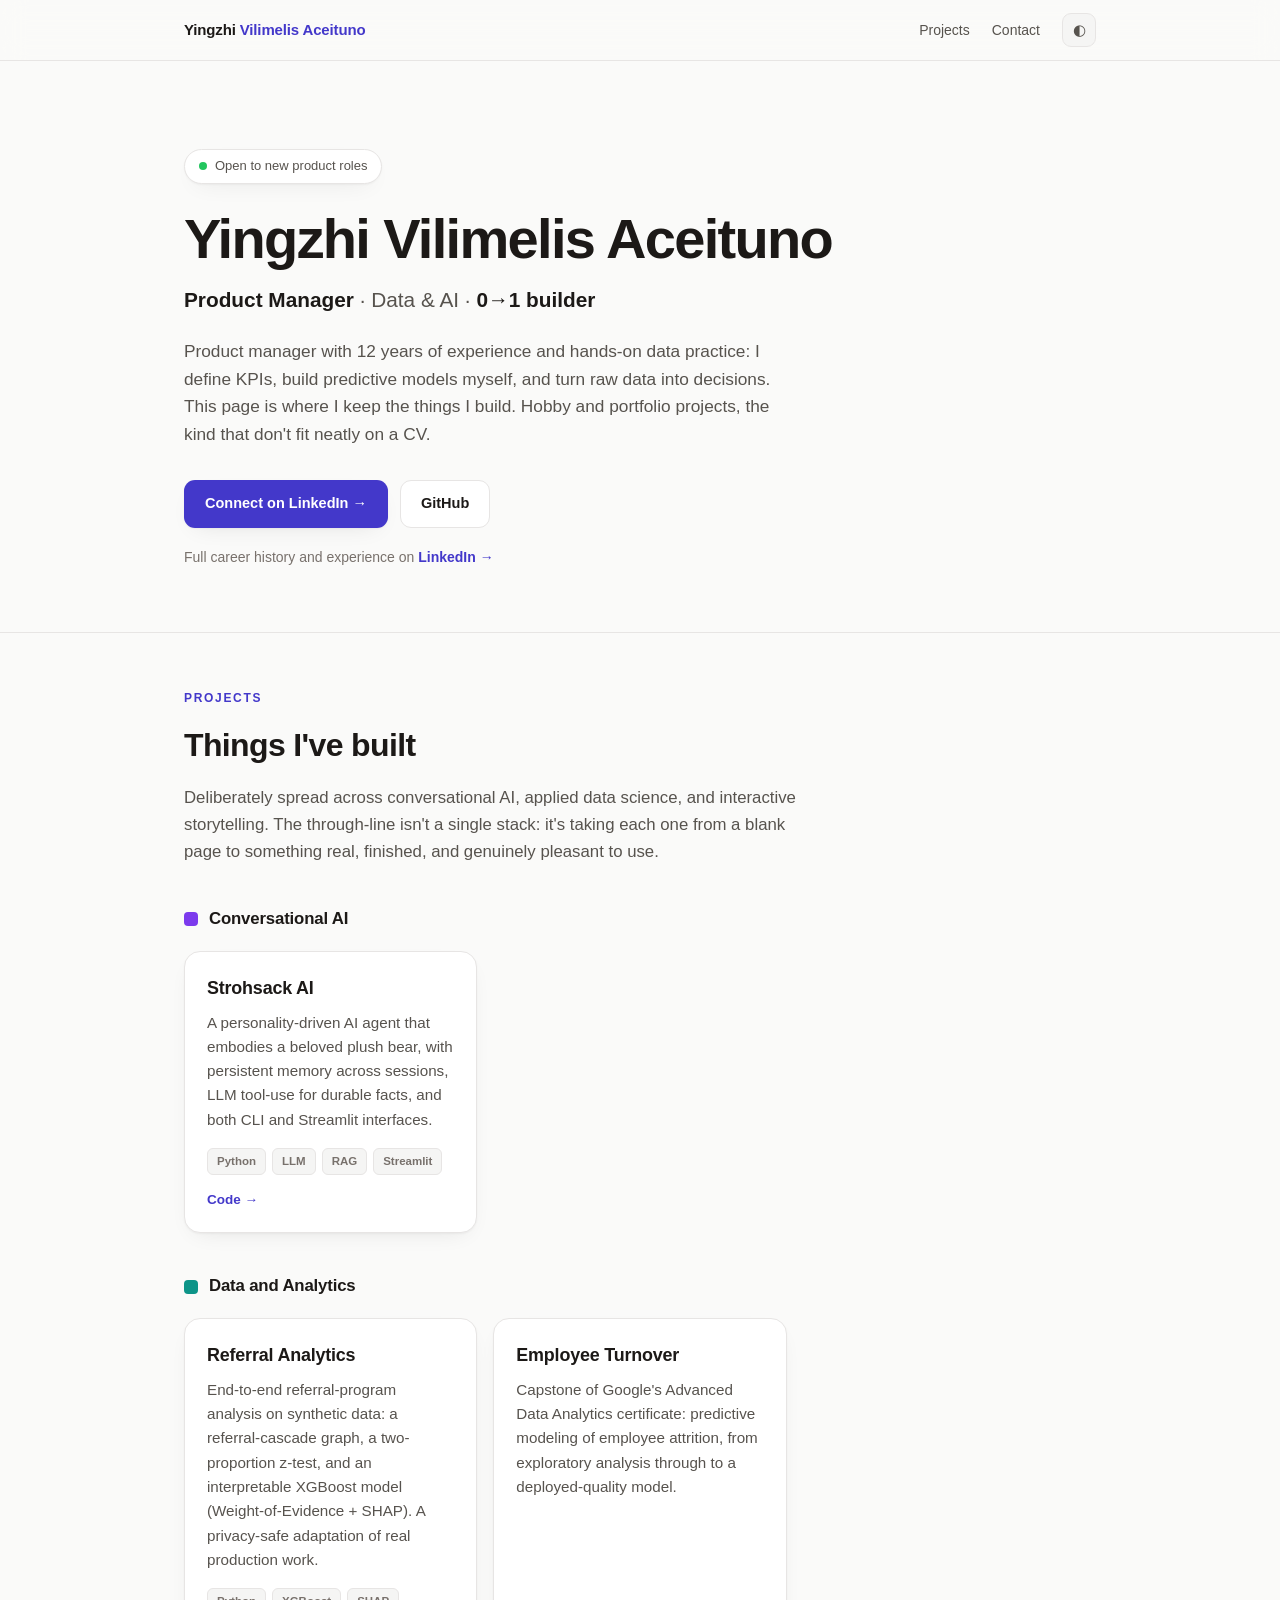
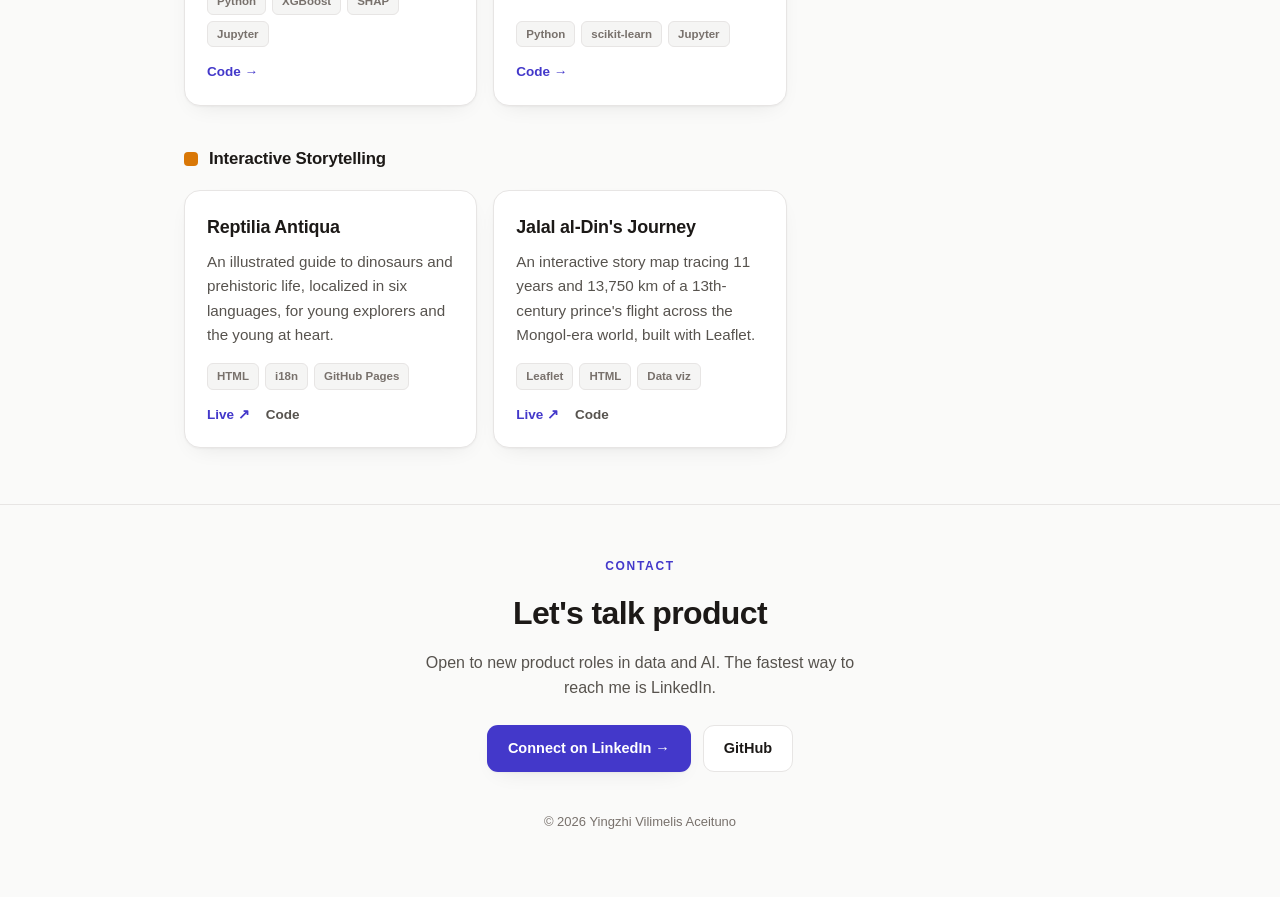
==== index.html @ 6b40fc96 "Add social preview image (og:image) for link sharing" ====
<!DOCTYPE html>
<html lang="en">
<head>
<meta charset="UTF-8">
<meta name="viewport" content="width=device-width, initial-scale=1.0">
<title>Yingzhi Vilimelis Aceituno · Product Manager</title>
<meta name="description" content="Data and AI product manager. A showcase of hands-on GitHub projects across conversational AI, applied data science, and interactive storytelling.">
<meta name="author" content="Yingzhi Vilimelis Aceituno">
<meta property="og:type" content="website">
<meta property="og:title" content="Yingzhi Vilimelis Aceituno · Product Manager">
<meta property="og:description" content="Data and AI product manager. Hands-on projects across conversational AI, applied data science, and interactive storytelling.">
<meta property="og:url" content="https://yingzhiva.github.io/">
<meta property="og:image" content="https://yingzhiva.github.io/og-image.png">
<meta property="og:image:secure_url" content="https://yingzhiva.github.io/og-image.png">
<meta property="og:image:width" content="1200">
<meta property="og:image:height" content="630">
<meta property="og:image:type" content="image/png">
<meta property="og:image:alt" content="Yingzhi Vilimelis Aceituno. Product Manager, Data and AI, 0 to 1 builder. Portfolio at yingzhiva.github.io">
<meta name="twitter:card" content="summary_large_image">
<meta name="twitter:image" content="https://yingzhiva.github.io/og-image.png">
<link rel="icon" href="data:image/svg+xml,<svg xmlns='http://www.w3.org/2000/svg' viewBox='0 0 100 100'><rect width='100' height='100' rx='22' fill='%234338ca'/><text x='50' y='73' font-size='62' font-family='Georgia,serif' fill='white' text-anchor='middle'>Y</text></svg>">
<style>
  :root{
    --bg:#fafaf9; --surface:#ffffff; --surface-2:#f5f5f4;
    --text:#1c1917; --muted:#57534e; --faint:#78716c;
    --border:#e7e5e4; --border-strong:#d6d3d1;
    --accent:#4338ca; --accent-soft:#eef2ff;
    --ai:#7c3aed; --data:#0d9488; --story:#d97706;
    --shadow:0 1px 2px rgba(28,25,23,.04),0 8px 24px -12px rgba(28,25,23,.12);
    --shadow-hover:0 2px 4px rgba(28,25,23,.05),0 16px 40px -16px rgba(28,25,23,.22);
    --maxw:960px;
  }
  @media (prefers-color-scheme: dark){
    :root{
      --bg:#0c0a09; --surface:#1c1917; --surface-2:#161311;
      --text:#f5f5f4; --muted:#a8a29e; --faint:#78716c;
      --border:#292524; --border-strong:#3a3531;
      --accent:#a5b4fc; --accent-soft:#1e1b34;
      --ai:#c4b5fd; --data:#5eead4; --story:#fcd34d;
      --shadow:0 1px 2px rgba(0,0,0,.4),0 8px 24px -12px rgba(0,0,0,.6);
      --shadow-hover:0 2px 4px rgba(0,0,0,.5),0 16px 40px -16px rgba(0,0,0,.8);
    }
  }
  :root[data-theme="dark"]{
    --bg:#0c0a09; --surface:#1c1917; --surface-2:#161311;
    --text:#f5f5f4; --muted:#a8a29e; --faint:#78716c;
    --border:#292524; --border-strong:#3a3531;
    --accent:#a5b4fc; --accent-soft:#1e1b34;
    --ai:#c4b5fd; --data:#5eead4; --story:#fcd34d;
    --shadow:0 1px 2px rgba(0,0,0,.4),0 8px 24px -12px rgba(0,0,0,.6);
    --shadow-hover:0 2px 4px rgba(0,0,0,.5),0 16px 40px -16px rgba(0,0,0,.8);
  }
  :root[data-theme="light"]{
    --bg:#fafaf9; --surface:#ffffff; --surface-2:#f5f5f4;
    --text:#1c1917; --muted:#57534e; --faint:#78716c;
    --border:#e7e5e4; --border-strong:#d6d3d1;
    --accent:#4338ca; --accent-soft:#eef2ff;
    --ai:#7c3aed; --data:#0d9488; --story:#d97706;
    --shadow:0 1px 2px rgba(28,25,23,.04),0 8px 24px -12px rgba(28,25,23,.12);
    --shadow-hover:0 2px 4px rgba(28,25,23,.05),0 16px 40px -16px rgba(28,25,23,.22);
  }
  *{box-sizing:border-box;margin:0;padding:0}
  html{scroll-behavior:smooth}
  body{
    background:var(--bg);color:var(--text);
    font-family:-apple-system,BlinkMacSystemFont,"Segoe UI",Roboto,Helvetica,Arial,sans-serif;
    line-height:1.6;-webkit-font-smoothing:antialiased;
    transition:background .3s,color .3s;
  }
  a{color:inherit;text-decoration:none}
  .wrap{max-width:var(--maxw);margin:0 auto;padding:0 24px}

  /* Nav */
  nav{
    position:sticky;top:0;z-index:50;
    background:color-mix(in srgb,var(--bg) 82%,transparent);
    backdrop-filter:saturate(180%) blur(12px);
    border-bottom:1px solid var(--border);
  }
  .nav-inner{display:flex;align-items:center;justify-content:space-between;height:60px;gap:16px}
  .brand{font-weight:700;letter-spacing:-.01em;font-size:15px;white-space:nowrap}
  .brand span{color:var(--accent)}
  .nav-links{display:flex;align-items:center;gap:22px;font-size:14px;color:var(--muted)}
  .nav-links a{transition:color .2s}
  .nav-links a:hover{color:var(--text)}
  .theme-btn{
    background:var(--surface-2);border:1px solid var(--border);
    color:var(--muted);width:34px;height:34px;border-radius:9px;
    cursor:pointer;font-size:15px;display:grid;place-items:center;transition:.2s;flex:none;
  }
  .theme-btn:hover{color:var(--text);border-color:var(--border-strong)}

  /* Hero */
  header.hero{padding:88px 0 64px}
  .status{
    display:inline-flex;align-items:center;gap:8px;
    background:var(--surface);border:1px solid var(--border);
    padding:6px 14px;border-radius:999px;font-size:13px;font-weight:500;
    color:var(--muted);box-shadow:var(--shadow);margin-bottom:26px;
  }
  .dot{width:8px;height:8px;border-radius:50%;background:#22c55e;
    box-shadow:0 0 0 0 rgba(34,197,94,.5);animation:pulse 2.4s infinite}
  @keyframes pulse{0%{box-shadow:0 0 0 0 rgba(34,197,94,.45)}70%{box-shadow:0 0 0 7px rgba(34,197,94,0)}100%{box-shadow:0 0 0 0 rgba(34,197,94,0)}}
  h1{font-size:clamp(2.2rem,5.6vw,3.5rem);line-height:1.05;letter-spacing:-.03em;font-weight:800}
  .role{margin-top:14px;font-size:clamp(1.05rem,2.4vw,1.3rem);color:var(--muted);font-weight:500}
  .role b{color:var(--text);font-weight:600}
  .lede{margin-top:22px;max-width:620px;font-size:1.08rem;color:var(--muted)}
  .cta{margin-top:32px;display:flex;flex-wrap:wrap;gap:12px;align-items:center}
  .btn{
    display:inline-flex;align-items:center;gap:9px;
    padding:11px 20px;border-radius:11px;font-size:14.5px;font-weight:600;
    border:1px solid transparent;transition:transform .15s,box-shadow .2s,background .2s;
  }
  .btn-primary{background:var(--accent);color:#fff;box-shadow:var(--shadow)}
  @media (prefers-color-scheme: dark){.btn-primary{color:#0c0a09}}
  :root[data-theme="dark"] .btn-primary{color:#0c0a09}
  :root[data-theme="light"] .btn-primary{color:#fff}
  .btn-primary:hover{transform:translateY(-2px);box-shadow:var(--shadow-hover)}
  .btn-ghost{background:var(--surface);color:var(--text);border-color:var(--border)}
  .btn-ghost:hover{border-color:var(--border-strong);transform:translateY(-2px)}
  .career{margin-top:18px;font-size:14px;color:var(--faint)}
  .career a{color:var(--accent);font-weight:600}
  .career a:hover{text-decoration:underline}

  /* Sections */
  section{padding:56px 0;border-top:1px solid var(--border)}
  .eyebrow{font-size:12px;font-weight:700;letter-spacing:.14em;text-transform:uppercase;color:var(--accent);margin-bottom:12px}
  h2{font-size:clamp(1.5rem,3.5vw,2rem);letter-spacing:-.02em;font-weight:700}
  .section-lede{margin-top:14px;max-width:640px;color:var(--muted);font-size:1.05rem}

  /* Domain groups */
  .group{margin-top:40px}
  .group:first-of-type{margin-top:34px}
  .group-head{display:flex;align-items:center;gap:11px;margin-bottom:18px}
  .group-mark{width:14px;height:14px;border-radius:4px;flex:none}
  .group-title{font-size:1.05rem;font-weight:600;letter-spacing:-.01em}
  .g-ai .group-mark{background:var(--ai)}
  .g-data .group-mark{background:var(--data)}
  .g-story .group-mark{background:var(--story)}

  .cards{display:grid;grid-template-columns:repeat(auto-fill,minmax(280px,1fr));gap:16px}
  .card{background:var(--surface);border:1px solid var(--border);border-radius:16px;
    padding:22px;box-shadow:var(--shadow);transition:transform .18s,box-shadow .22s,border-color .2s;
    display:flex;flex-direction:column}
  .card:hover{transform:translateY(-4px);box-shadow:var(--shadow-hover);border-color:var(--border-strong)}
  .card h3{font-size:1.12rem;letter-spacing:-.01em;font-weight:600;margin-bottom:8px}
  .card p{color:var(--muted);font-size:.95rem;flex:1}
  .tags{display:flex;flex-wrap:wrap;gap:6px;margin:16px 0 14px}
  .tag{font-size:11.5px;font-weight:600;color:var(--faint);background:var(--surface-2);
    border:1px solid var(--border);padding:3px 9px;border-radius:6px}
  .links{display:flex;gap:16px;font-size:13.5px;font-weight:600}
  .links a{color:var(--accent);display:inline-flex;align-items:center;gap:5px;transition:gap .2s}
  .links a:hover{gap:8px}
  .links a.sec{color:var(--muted)}
  .links a.sec:hover{color:var(--text)}

  /* Footer */
  footer{border-top:1px solid var(--border);padding:52px 0 64px;text-align:center}
  footer h2{margin-bottom:10px}
  footer p{color:var(--muted);max-width:460px;margin:0 auto 24px}
  .foot-links{display:flex;gap:12px;justify-content:center;flex-wrap:wrap}
  .copy{margin-top:40px;font-size:13px;color:var(--faint)}

  @media (max-width:600px){
    header.hero{padding:60px 0 44px}
    .brand{font-size:13.5px;white-space:normal}
    .nav-links{gap:16px}
    section{padding:44px 0}
  }
  @media (max-width:420px){
    .nav-links a{display:none}
  }
</style>
</head>
<body>

<nav>
  <div class="wrap nav-inner">
    <div class="brand">Yingzhi <span>Vilimelis Aceituno</span></div>
    <div class="nav-links">
      <a href="#work">Projects</a>
      <a href="#contact">Contact</a>
      <button class="theme-btn" id="themeToggle" aria-label="Toggle color theme" title="Toggle theme">◐</button>
    </div>
  </div>
</nav>

<header class="hero">
  <div class="wrap">
    <div class="status"><span class="dot"></span> Open to new product roles</div>
    <h1>Yingzhi Vilimelis&nbsp;Aceituno</h1>
    <p class="role"><b>Product Manager</b> · Data &amp; AI · <b>0→1 builder</b></p>
    <p class="lede">Product manager with 12 years of experience and hands-on data practice: I define KPIs, build predictive models myself, and turn raw data into decisions. This page is where I keep the things I build. Hobby and portfolio projects, the kind that don't fit neatly on a CV.</p>
    <div class="cta">
      <a class="btn btn-primary" href="https://www.linkedin.com/in/yingzhi-v-150ab040/" target="_blank" rel="noopener">Connect on LinkedIn →</a>
      <a class="btn btn-ghost" href="https://github.com/YingzhiVA" target="_blank" rel="noopener">GitHub</a>
    </div>
    <p class="career">Full career history and experience on <a href="https://www.linkedin.com/in/yingzhi-v-150ab040/" target="_blank" rel="noopener">LinkedIn →</a></p>
  </div>
</header>

<section id="work">
  <div class="wrap">
    <div class="eyebrow">Projects</div>
    <h2>Things I've built</h2>
    <p class="section-lede">Deliberately spread across conversational AI, applied data science, and interactive storytelling. The through-line isn't a single stack: it's taking each one from a blank page to something real, finished, and genuinely pleasant to use.</p>

    <div class="group g-ai">
      <div class="group-head">
        <span class="group-mark"></span>
        <div class="group-title">Conversational AI</div>
      </div>
      <div class="cards">
        <div class="card">
          <h3>Strohsack AI</h3>
          <p>A personality-driven AI agent that embodies a beloved plush bear, with persistent memory across sessions, LLM tool-use for durable facts, and both CLI and Streamlit interfaces.</p>
          <div class="tags"><span class="tag">Python</span><span class="tag">LLM</span><span class="tag">RAG</span><span class="tag">Streamlit</span></div>
          <div class="links"><a href="https://github.com/YingzhiVA/strohsack-ai-public" target="_blank" rel="noopener">Code →</a></div>
        </div>
      </div>
    </div>

    <div class="group g-data">
      <div class="group-head">
        <span class="group-mark"></span>
        <div class="group-title">Data and Analytics</div>
      </div>
      <div class="cards">
        <div class="card">
          <h3>Referral Analytics</h3>
          <p>End-to-end referral-program analysis on synthetic data: a referral-cascade graph, a two-proportion z-test, and an interpretable XGBoost model (Weight-of-Evidence + SHAP). A privacy-safe adaptation of real production work.</p>
          <div class="tags"><span class="tag">Python</span><span class="tag">XGBoost</span><span class="tag">SHAP</span><span class="tag">Jupyter</span></div>
          <div class="links"><a href="https://github.com/YingzhiVA/Referral_Analytics" target="_blank" rel="noopener">Code →</a></div>
        </div>
        <div class="card">
          <h3>Employee Turnover</h3>
          <p>Capstone of Google's Advanced Data Analytics certificate: predictive modeling of employee attrition, from exploratory analysis through to a deployed-quality model.</p>
          <div class="tags"><span class="tag">Python</span><span class="tag">scikit-learn</span><span class="tag">Jupyter</span></div>
          <div class="links"><a href="https://github.com/YingzhiVA/employee-turnover" target="_blank" rel="noopener">Code →</a></div>
        </div>
      </div>
    </div>

    <div class="group g-story">
      <div class="group-head">
        <span class="group-mark"></span>
        <div class="group-title">Interactive Storytelling</div>
      </div>
      <div class="cards">
        <div class="card">
          <h3>Reptilia Antiqua</h3>
          <p>An illustrated guide to dinosaurs and prehistoric life, localized in six languages, for young explorers and the young at heart.</p>
          <div class="tags"><span class="tag">HTML</span><span class="tag">i18n</span><span class="tag">GitHub Pages</span></div>
          <div class="links">
            <a href="https://yingzhiva.github.io/Reptilia-Antiqua/" target="_blank" rel="noopener">Live ↗</a>
            <a class="sec" href="https://github.com/YingzhiVA/Reptilia-Antiqua" target="_blank" rel="noopener">Code</a>
          </div>
        </div>
        <div class="card">
          <h3>Jalal al-Din's Journey</h3>
          <p>An interactive story map tracing 11 years and 13,750 km of a 13th-century prince's flight across the Mongol-era world, built with Leaflet.</p>
          <div class="tags"><span class="tag">Leaflet</span><span class="tag">HTML</span><span class="tag">Data viz</span></div>
          <div class="links">
            <a href="https://yingzhiva.github.io/jalal-al-din-journey/" target="_blank" rel="noopener">Live ↗</a>
            <a class="sec" href="https://github.com/YingzhiVA/jalal-al-din-journey" target="_blank" rel="noopener">Code</a>
          </div>
        </div>
      </div>
    </div>
  </div>
</section>

<footer id="contact">
  <div class="wrap">
    <div class="eyebrow" style="color:var(--accent)">Contact</div>
    <h2>Let's talk product</h2>
    <p>Open to new product roles in data and AI. The fastest way to reach me is LinkedIn.</p>
    <div class="foot-links">
      <a class="btn btn-primary" href="https://www.linkedin.com/in/yingzhi-v-150ab040/" target="_blank" rel="noopener">Connect on LinkedIn →</a>
      <a class="btn btn-ghost" href="https://github.com/YingzhiVA" target="_blank" rel="noopener">GitHub</a>
    </div>
    <div class="copy">© <span id="yr"></span> Yingzhi Vilimelis Aceituno</div>
  </div>
</footer>

<script>
  (function(){
    var root=document.documentElement, btn=document.getElementById('themeToggle');
    var saved=null; try{saved=localStorage.getItem('theme');}catch(e){}
    if(saved){root.setAttribute('data-theme',saved);}
    btn.addEventListener('click',function(){
      var cur=root.getAttribute('data-theme');
      if(!cur){cur=matchMedia('(prefers-color-scheme: dark)').matches?'dark':'light';}
      var next=cur==='dark'?'light':'dark';
      root.setAttribute('data-theme',next);
      try{localStorage.setItem('theme',next);}catch(e){}
    });
    document.getElementById('yr').textContent=new Date().getFullYear();
  })();
</script>
</body>
</html>
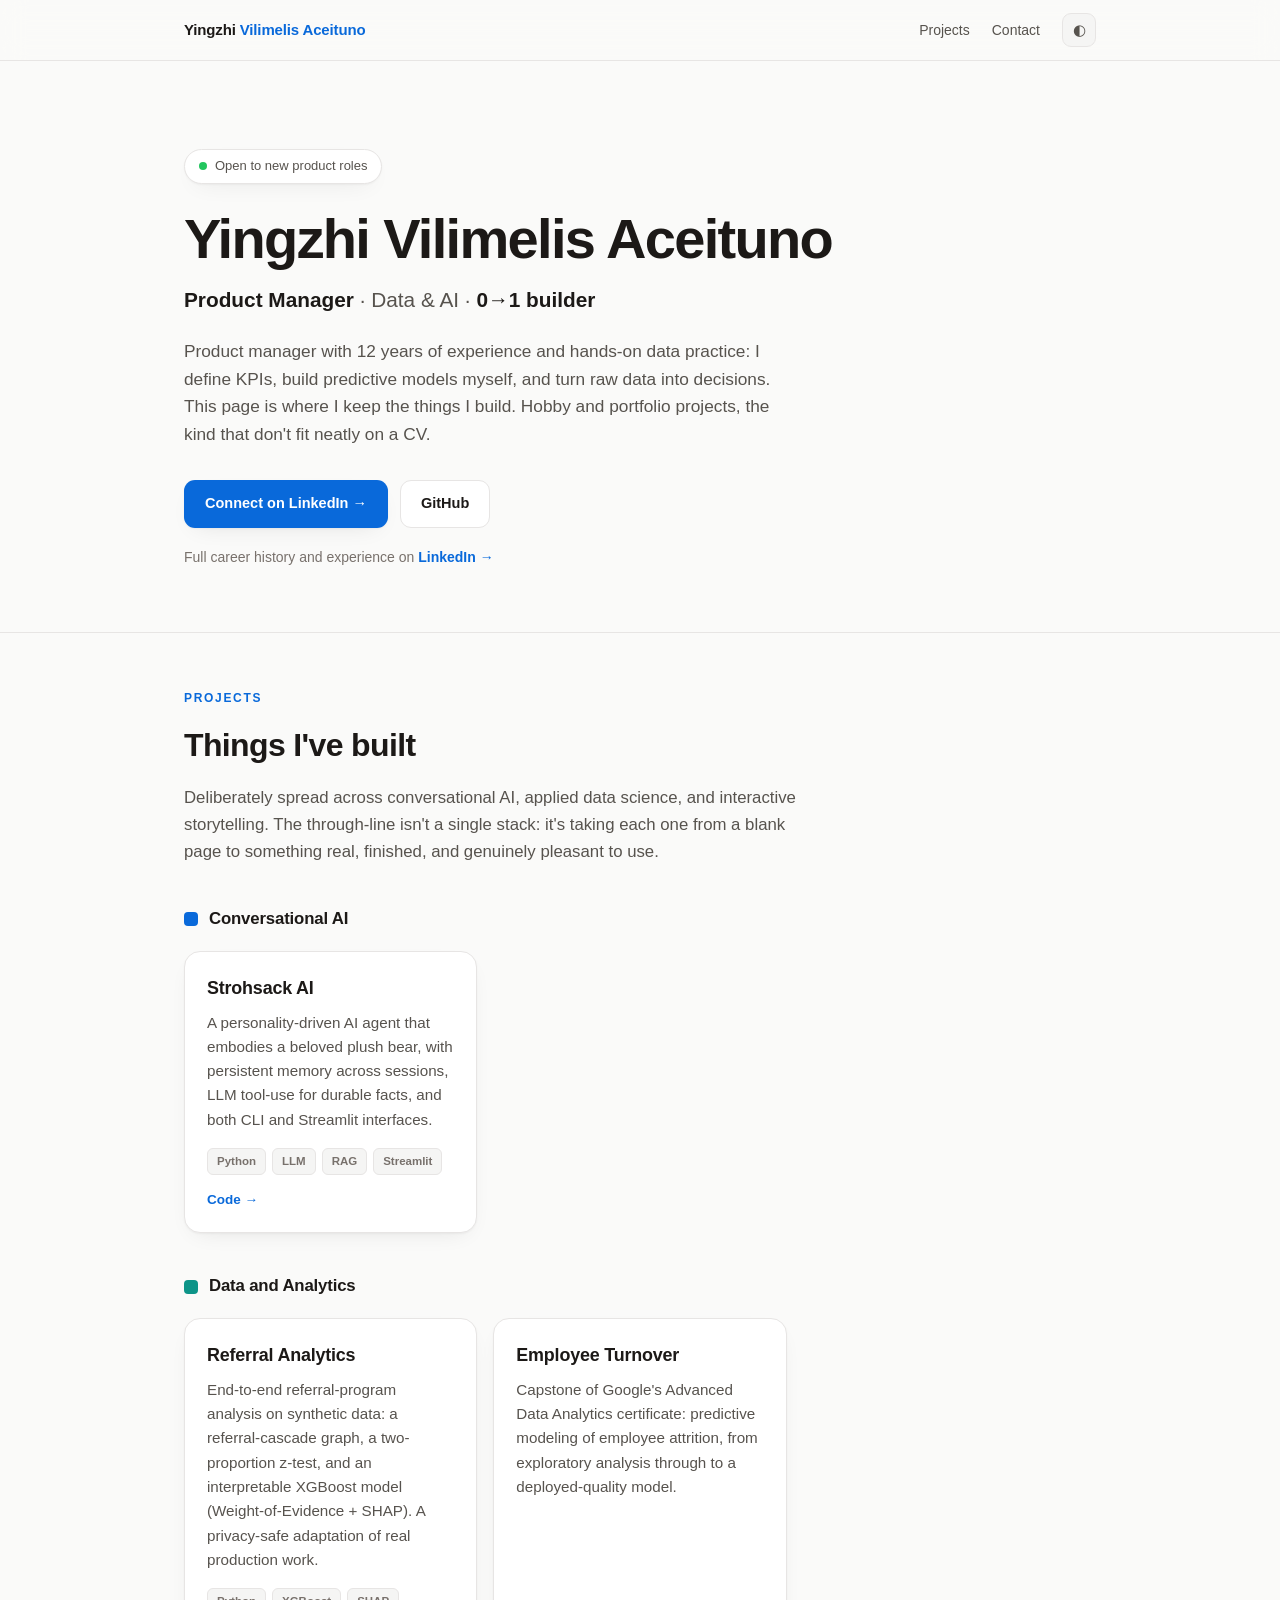
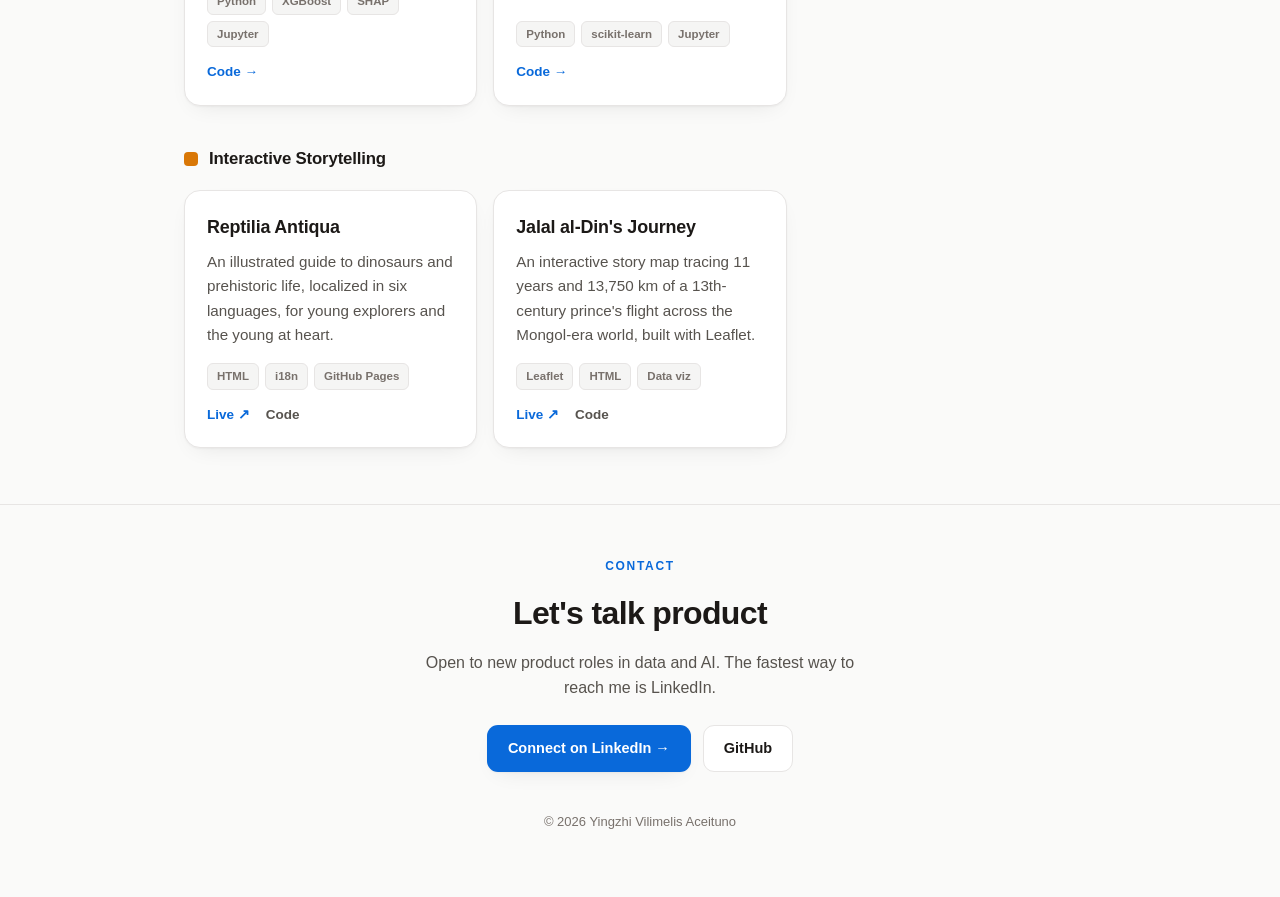
==== commit 050b5f2a: "Switch site accent from indigo to GitHub blue for consistency with social image" ====
--- a/index.html
+++ b/index.html
@@ -18,14 +18,14 @@
 <meta property="og:image:alt" content="Yingzhi Vilimelis Aceituno. Product Manager, Data and AI, 0 to 1 builder. Portfolio at yingzhiva.github.io">
 <meta name="twitter:card" content="summary_large_image">
 <meta name="twitter:image" content="https://yingzhiva.github.io/og-image.png">
-<link rel="icon" href="data:image/svg+xml,<svg xmlns='http://www.w3.org/2000/svg' viewBox='0 0 100 100'><rect width='100' height='100' rx='22' fill='%234338ca'/><text x='50' y='73' font-size='62' font-family='Georgia,serif' fill='white' text-anchor='middle'>Y</text></svg>">
+<link rel="icon" href="data:image/svg+xml,<svg xmlns='http://www.w3.org/2000/svg' viewBox='0 0 100 100'><rect width='100' height='100' rx='22' fill='%230969da'/><text x='50' y='73' font-size='62' font-family='Georgia,serif' fill='white' text-anchor='middle'>Y</text></svg>">
 <style>
   :root{
     --bg:#fafaf9; --surface:#ffffff; --surface-2:#f5f5f4;
     --text:#1c1917; --muted:#57534e; --faint:#78716c;
     --border:#e7e5e4; --border-strong:#d6d3d1;
-    --accent:#4338ca; --accent-soft:#eef2ff;
-    --ai:#7c3aed; --data:#0d9488; --story:#d97706;
+    --accent:#0969da; --accent-soft:#ddf4ff;
+    --ai:#0969da; --data:#0d9488; --story:#d97706;
     --shadow:0 1px 2px rgba(28,25,23,.04),0 8px 24px -12px rgba(28,25,23,.12);
     --shadow-hover:0 2px 4px rgba(28,25,23,.05),0 16px 40px -16px rgba(28,25,23,.22);
     --maxw:960px;
@@ -35,8 +35,8 @@
       --bg:#0c0a09; --surface:#1c1917; --surface-2:#161311;
       --text:#f5f5f4; --muted:#a8a29e; --faint:#78716c;
       --border:#292524; --border-strong:#3a3531;
-      --accent:#a5b4fc; --accent-soft:#1e1b34;
-      --ai:#c4b5fd; --data:#5eead4; --story:#fcd34d;
+      --accent:#58a6ff; --accent-soft:#12283f;
+      --ai:#58a6ff; --data:#5eead4; --story:#fcd34d;
       --shadow:0 1px 2px rgba(0,0,0,.4),0 8px 24px -12px rgba(0,0,0,.6);
       --shadow-hover:0 2px 4px rgba(0,0,0,.5),0 16px 40px -16px rgba(0,0,0,.8);
     }
@@ -45,8 +45,8 @@
     --bg:#0c0a09; --surface:#1c1917; --surface-2:#161311;
     --text:#f5f5f4; --muted:#a8a29e; --faint:#78716c;
     --border:#292524; --border-strong:#3a3531;
-    --accent:#a5b4fc; --accent-soft:#1e1b34;
-    --ai:#c4b5fd; --data:#5eead4; --story:#fcd34d;
+    --accent:#58a6ff; --accent-soft:#12283f;
+    --ai:#58a6ff; --data:#5eead4; --story:#fcd34d;
     --shadow:0 1px 2px rgba(0,0,0,.4),0 8px 24px -12px rgba(0,0,0,.6);
     --shadow-hover:0 2px 4px rgba(0,0,0,.5),0 16px 40px -16px rgba(0,0,0,.8);
   }
@@ -54,8 +54,8 @@
     --bg:#fafaf9; --surface:#ffffff; --surface-2:#f5f5f4;
     --text:#1c1917; --muted:#57534e; --faint:#78716c;
     --border:#e7e5e4; --border-strong:#d6d3d1;
-    --accent:#4338ca; --accent-soft:#eef2ff;
-    --ai:#7c3aed; --data:#0d9488; --story:#d97706;
+    --accent:#0969da; --accent-soft:#ddf4ff;
+    --ai:#0969da; --data:#0d9488; --story:#d97706;
     --shadow:0 1px 2px rgba(28,25,23,.04),0 8px 24px -12px rgba(28,25,23,.12);
     --shadow-hover:0 2px 4px rgba(28,25,23,.05),0 16px 40px -16px rgba(28,25,23,.22);
   }
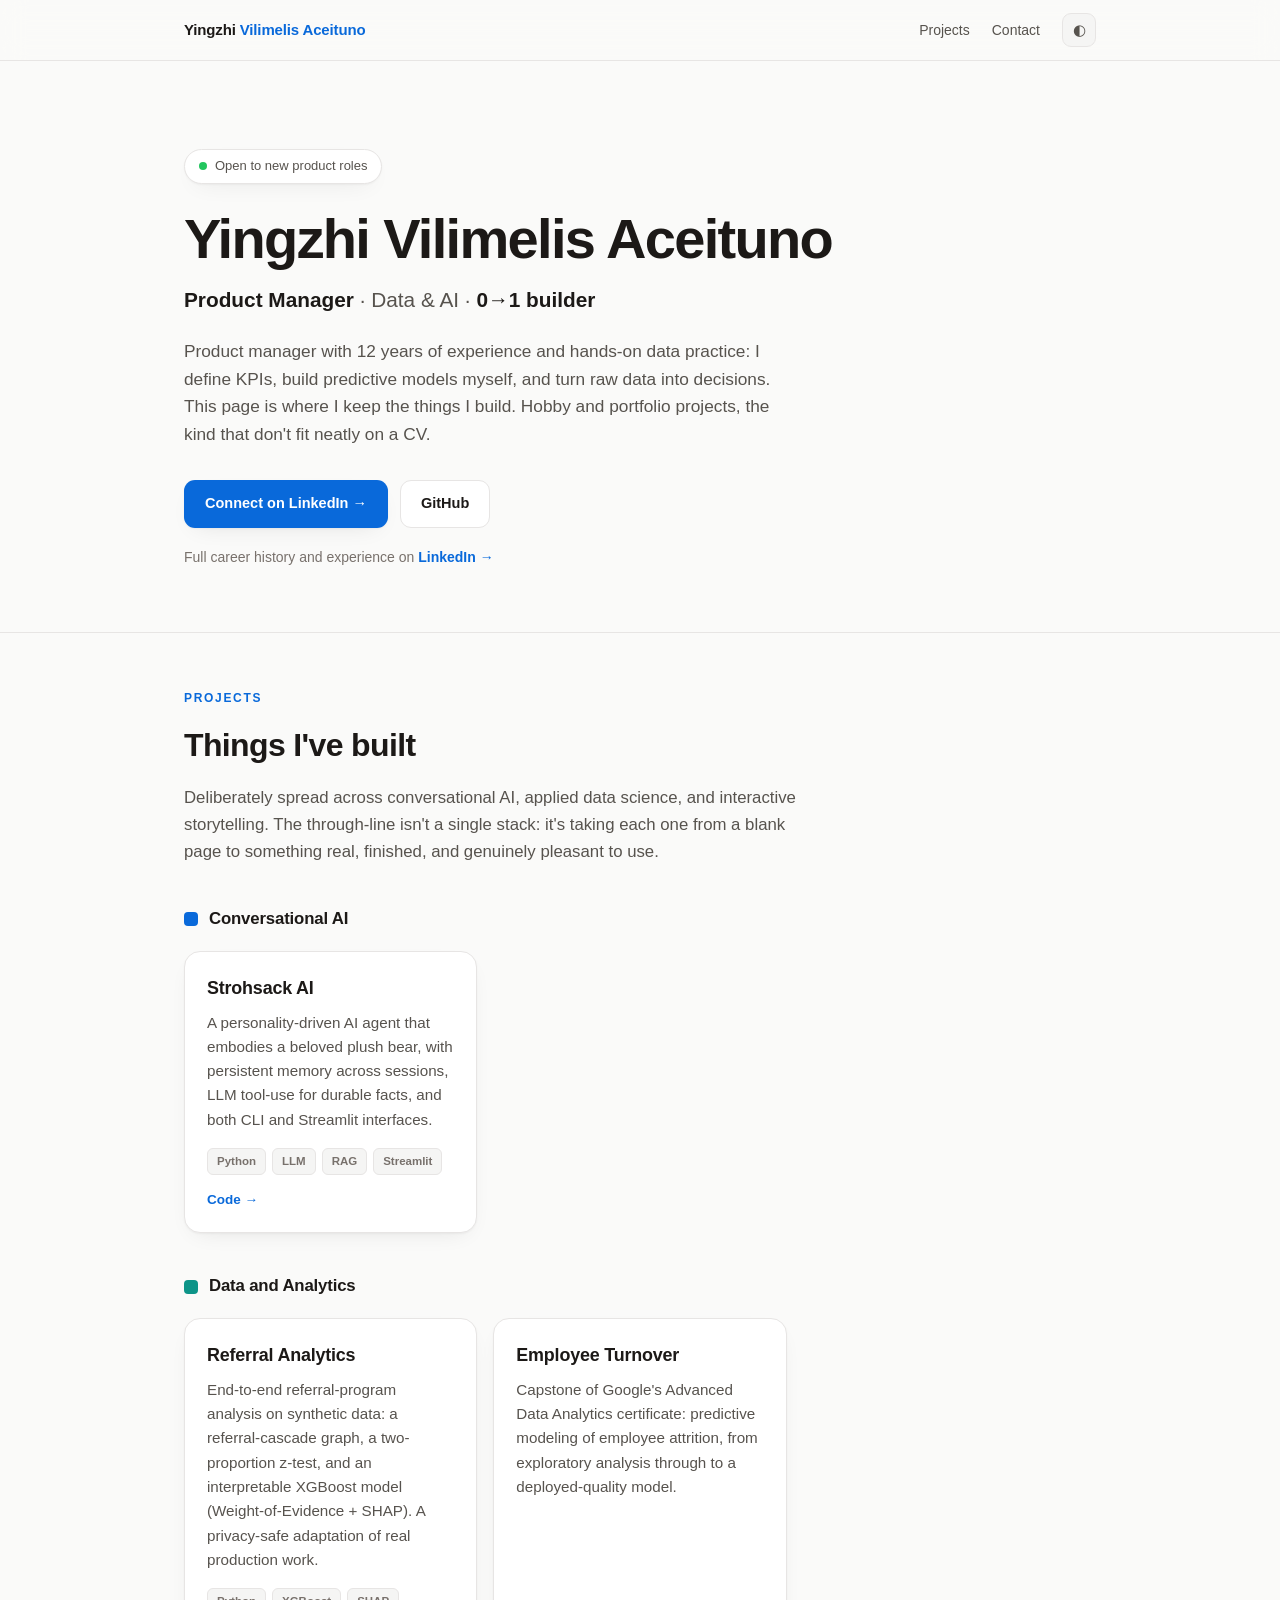
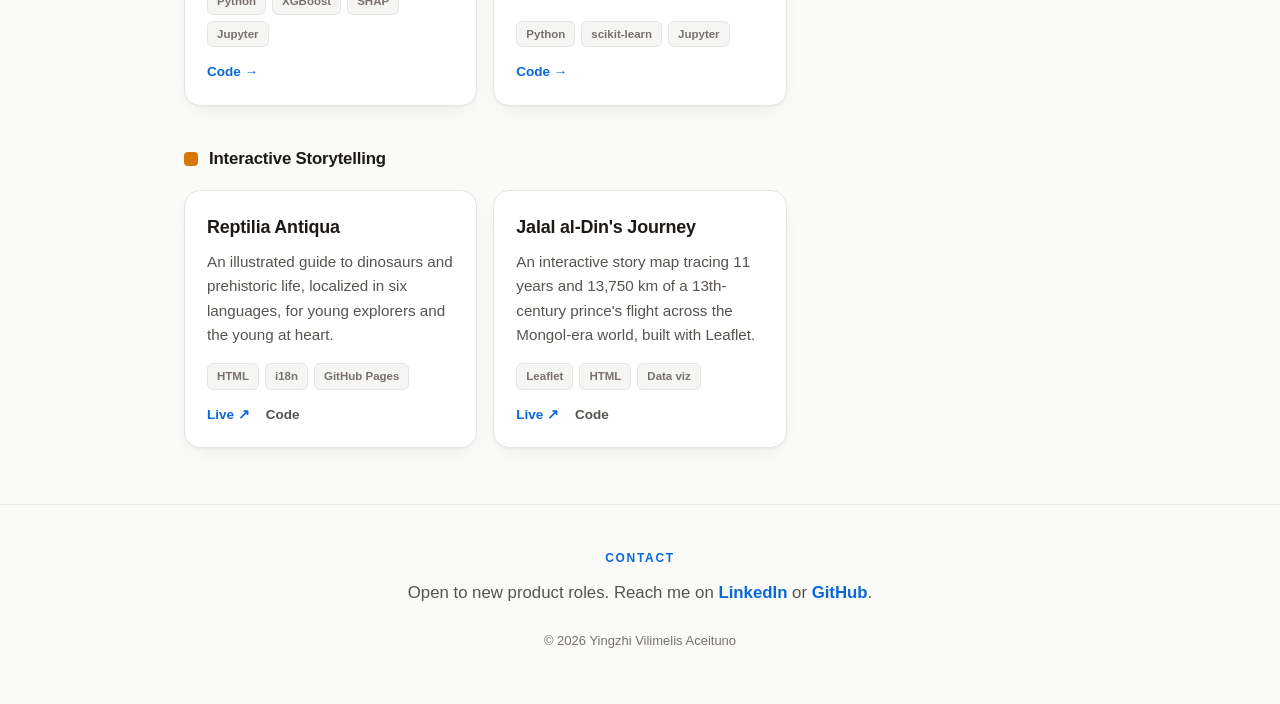
==== commit 3bfa3889: "Streamline footer contact to a single compact line" ====
--- a/index.html
+++ b/index.html
@@ -155,11 +155,11 @@
   .links a.sec:hover{color:var(--text)}
 
   /* Footer */
-  footer{border-top:1px solid var(--border);padding:52px 0 64px;text-align:center}
-  footer h2{margin-bottom:10px}
-  footer p{color:var(--muted);max-width:460px;margin:0 auto 24px}
-  .foot-links{display:flex;gap:12px;justify-content:center;flex-wrap:wrap}
-  .copy{margin-top:40px;font-size:13px;color:var(--faint)}
+  footer{border-top:1px solid var(--border);padding:44px 0 52px;text-align:center}
+  .foot-line{color:var(--muted);font-size:1.05rem}
+  .foot-line a{color:var(--accent);font-weight:600}
+  .foot-line a:hover{text-decoration:underline}
+  .copy{margin-top:24px;font-size:13px;color:var(--faint)}
 
   @media (max-width:600px){
     header.hero{padding:60px 0 44px}
@@ -272,13 +272,8 @@
 
 <footer id="contact">
   <div class="wrap">
-    <div class="eyebrow" style="color:var(--accent)">Contact</div>
-    <h2>Let's talk product</h2>
-    <p>Open to new product roles in data and AI. The fastest way to reach me is LinkedIn.</p>
-    <div class="foot-links">
-      <a class="btn btn-primary" href="https://www.linkedin.com/in/yingzhi-v-150ab040/" target="_blank" rel="noopener">Connect on LinkedIn →</a>
-      <a class="btn btn-ghost" href="https://github.com/YingzhiVA" target="_blank" rel="noopener">GitHub</a>
-    </div>
+    <div class="eyebrow">Contact</div>
+    <p class="foot-line">Open to new product roles. Reach me on <a href="https://www.linkedin.com/in/yingzhi-v-150ab040/" target="_blank" rel="noopener">LinkedIn</a> or <a href="https://github.com/YingzhiVA" target="_blank" rel="noopener">GitHub</a>.</p>
     <div class="copy">© <span id="yr"></span> Yingzhi Vilimelis Aceituno</div>
   </div>
 </footer>
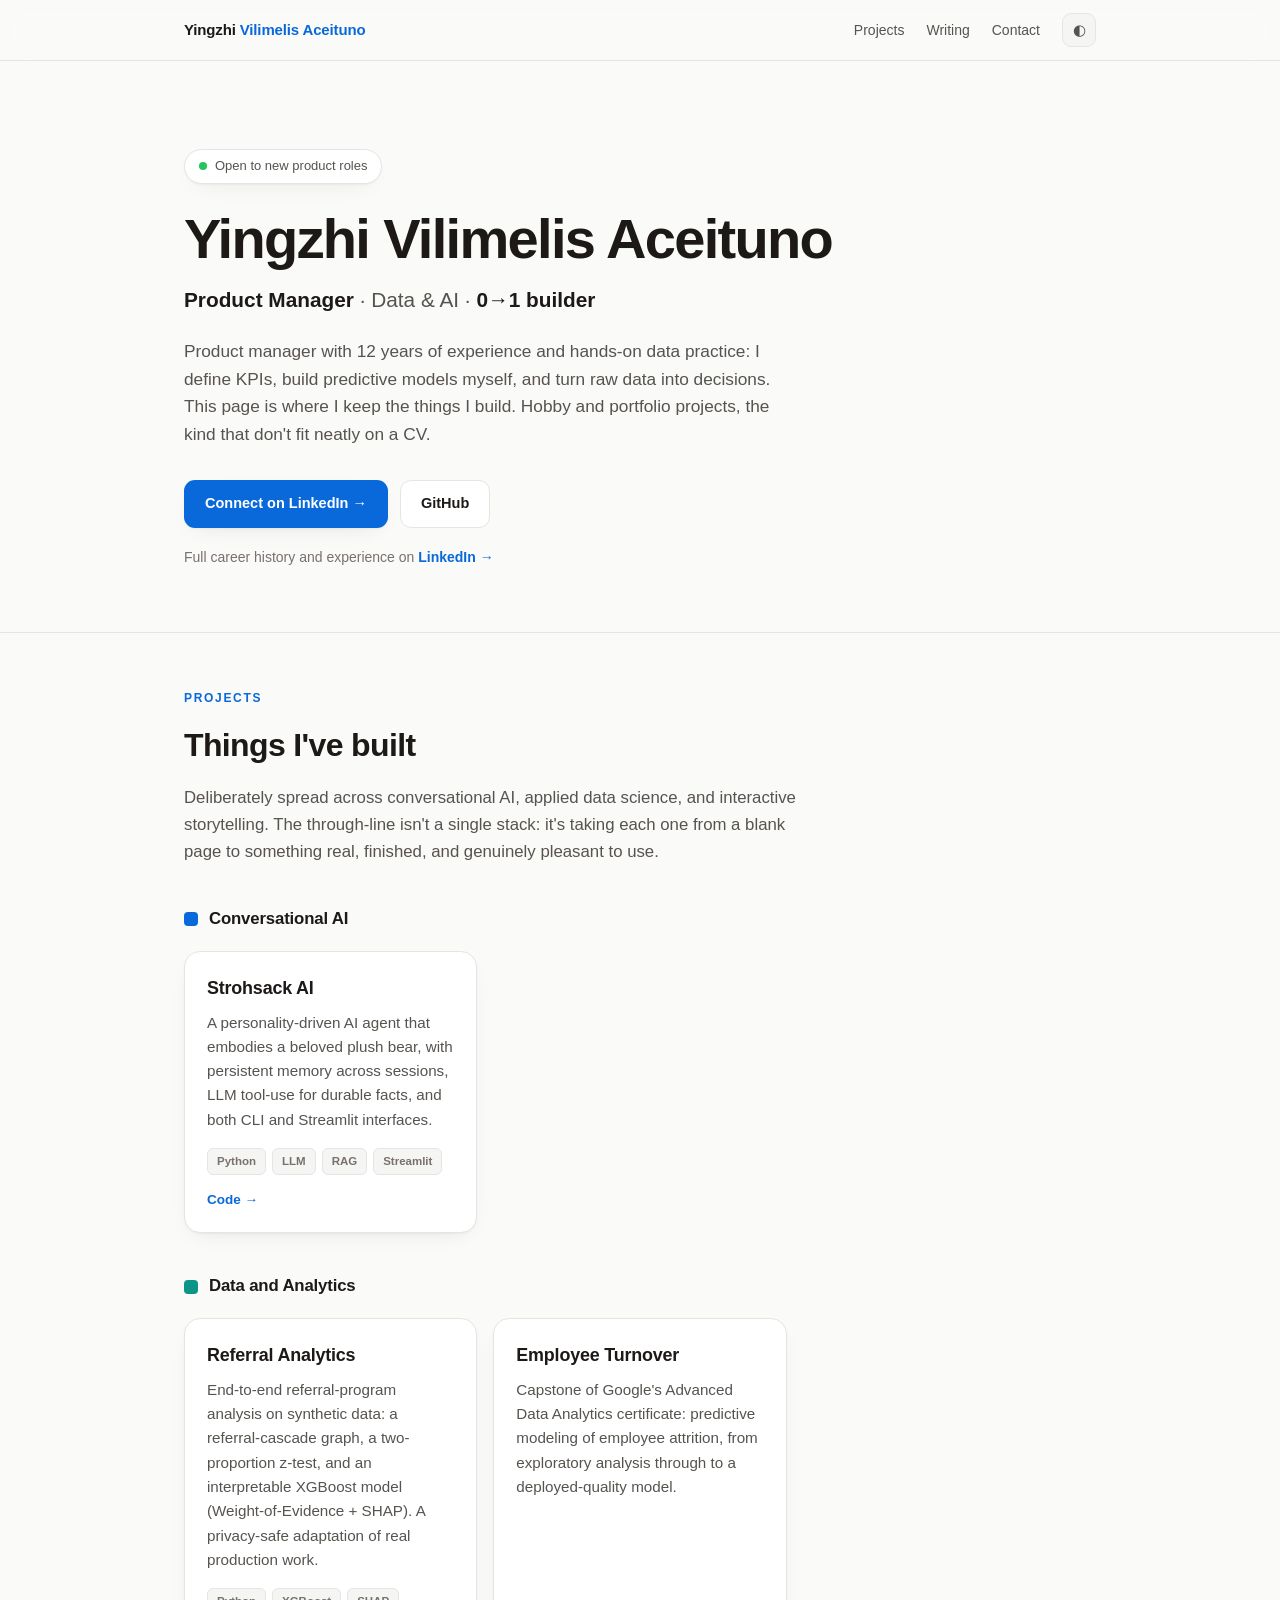
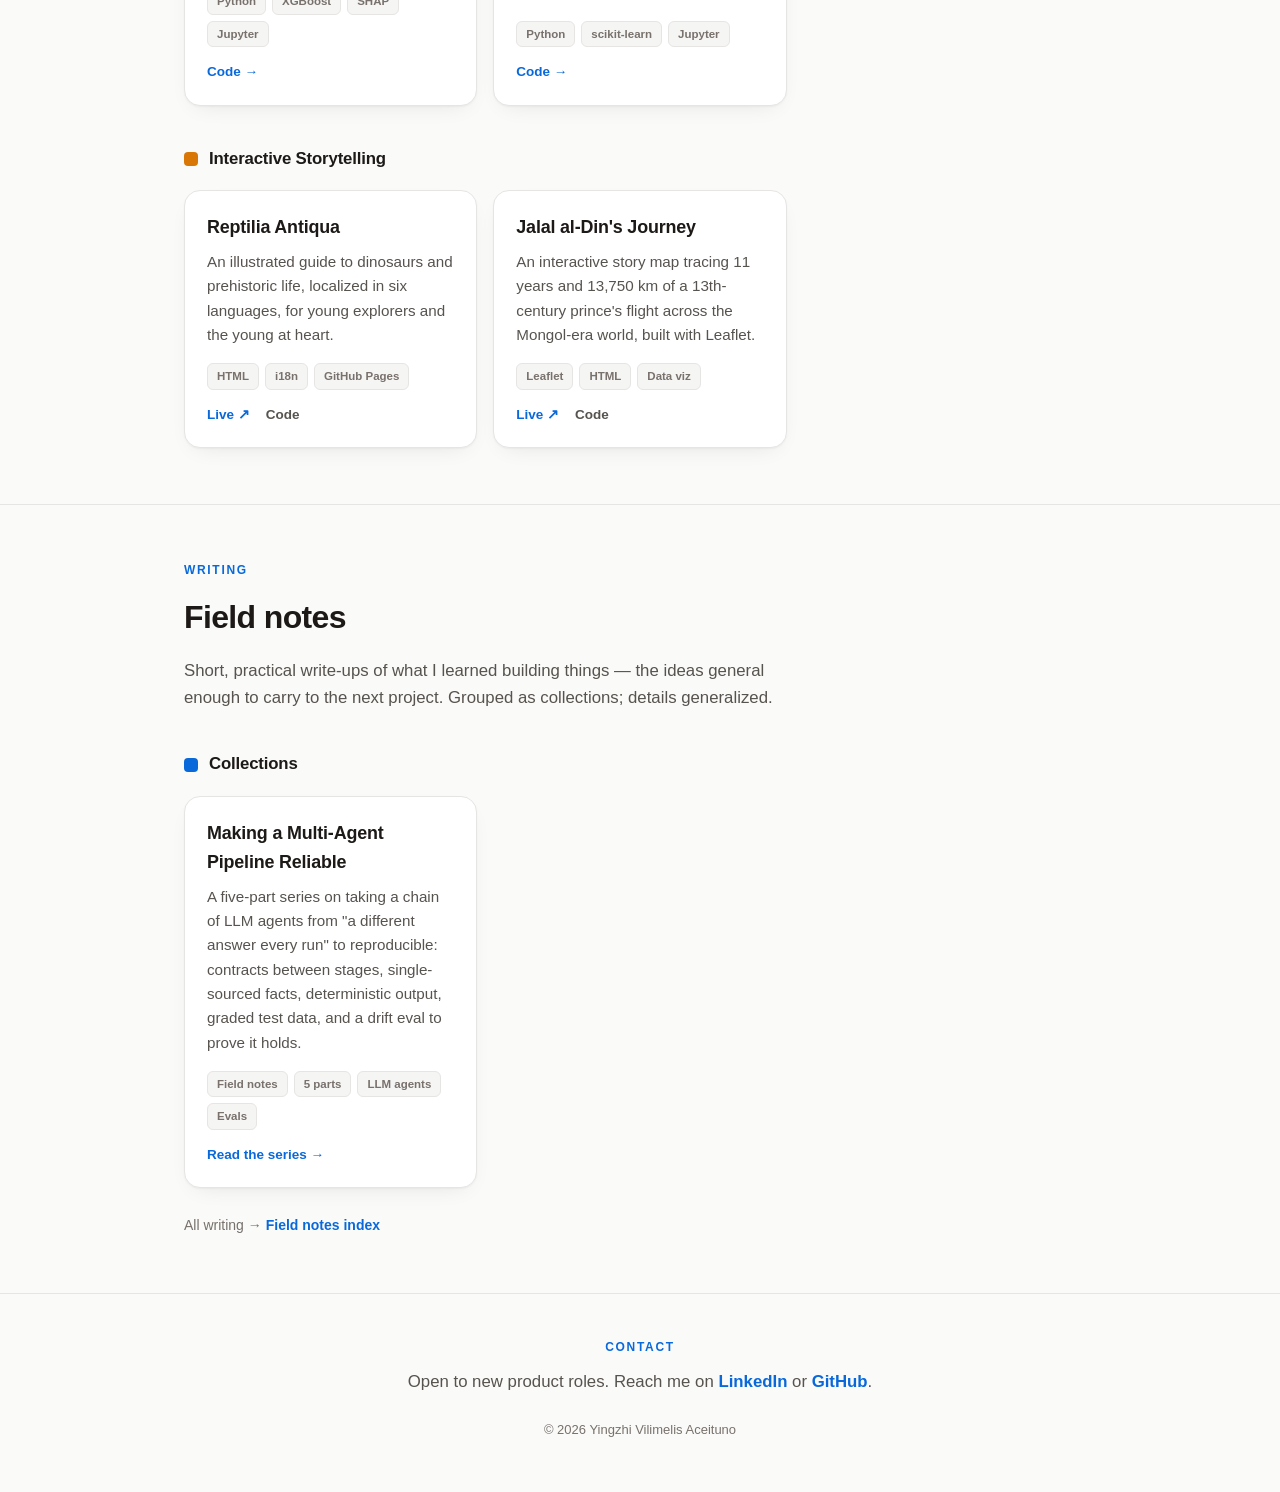
==== commit 95ebe9cb: "Add Field Notes section and extract shared site assets Move the inline styles and theme script out o" ====
--- a/index.html
+++ b/index.html
@@ -19,158 +19,8 @@
 <meta name="twitter:card" content="summary_large_image">
 <meta name="twitter:image" content="https://yingzhiva.github.io/og-image.png">
 <link rel="icon" href="data:image/svg+xml,<svg xmlns='http://www.w3.org/2000/svg' viewBox='0 0 100 100'><rect width='100' height='100' rx='22' fill='%230969da'/><text x='50' y='73' font-size='62' font-family='Georgia,serif' fill='white' text-anchor='middle'>Y</text></svg>">
-<style>
-  :root{
-    --bg:#fafaf9; --surface:#ffffff; --surface-2:#f5f5f4;
-    --text:#1c1917; --muted:#57534e; --faint:#78716c;
-    --border:#e7e5e4; --border-strong:#d6d3d1;
-    --accent:#0969da; --accent-soft:#ddf4ff;
-    --ai:#0969da; --data:#0d9488; --story:#d97706;
-    --shadow:0 1px 2px rgba(28,25,23,.04),0 8px 24px -12px rgba(28,25,23,.12);
-    --shadow-hover:0 2px 4px rgba(28,25,23,.05),0 16px 40px -16px rgba(28,25,23,.22);
-    --maxw:960px;
-  }
-  @media (prefers-color-scheme: dark){
-    :root{
-      --bg:#0c0a09; --surface:#1c1917; --surface-2:#161311;
-      --text:#f5f5f4; --muted:#a8a29e; --faint:#78716c;
-      --border:#292524; --border-strong:#3a3531;
-      --accent:#58a6ff; --accent-soft:#12283f;
-      --ai:#58a6ff; --data:#5eead4; --story:#fcd34d;
-      --shadow:0 1px 2px rgba(0,0,0,.4),0 8px 24px -12px rgba(0,0,0,.6);
-      --shadow-hover:0 2px 4px rgba(0,0,0,.5),0 16px 40px -16px rgba(0,0,0,.8);
-    }
-  }
-  :root[data-theme="dark"]{
-    --bg:#0c0a09; --surface:#1c1917; --surface-2:#161311;
-    --text:#f5f5f4; --muted:#a8a29e; --faint:#78716c;
-    --border:#292524; --border-strong:#3a3531;
-    --accent:#58a6ff; --accent-soft:#12283f;
-    --ai:#58a6ff; --data:#5eead4; --story:#fcd34d;
-    --shadow:0 1px 2px rgba(0,0,0,.4),0 8px 24px -12px rgba(0,0,0,.6);
-    --shadow-hover:0 2px 4px rgba(0,0,0,.5),0 16px 40px -16px rgba(0,0,0,.8);
-  }
-  :root[data-theme="light"]{
-    --bg:#fafaf9; --surface:#ffffff; --surface-2:#f5f5f4;
-    --text:#1c1917; --muted:#57534e; --faint:#78716c;
-    --border:#e7e5e4; --border-strong:#d6d3d1;
-    --accent:#0969da; --accent-soft:#ddf4ff;
-    --ai:#0969da; --data:#0d9488; --story:#d97706;
-    --shadow:0 1px 2px rgba(28,25,23,.04),0 8px 24px -12px rgba(28,25,23,.12);
-    --shadow-hover:0 2px 4px rgba(28,25,23,.05),0 16px 40px -16px rgba(28,25,23,.22);
-  }
-  *{box-sizing:border-box;margin:0;padding:0}
-  html{scroll-behavior:smooth}
-  body{
-    background:var(--bg);color:var(--text);
-    font-family:-apple-system,BlinkMacSystemFont,"Segoe UI",Roboto,Helvetica,Arial,sans-serif;
-    line-height:1.6;-webkit-font-smoothing:antialiased;
-    transition:background .3s,color .3s;
-  }
-  a{color:inherit;text-decoration:none}
-  .wrap{max-width:var(--maxw);margin:0 auto;padding:0 24px}
-
-  /* Nav */
-  nav{
-    position:sticky;top:0;z-index:50;
-    background:color-mix(in srgb,var(--bg) 82%,transparent);
-    backdrop-filter:saturate(180%) blur(12px);
-    border-bottom:1px solid var(--border);
-  }
-  .nav-inner{display:flex;align-items:center;justify-content:space-between;height:60px;gap:16px}
-  .brand{font-weight:700;letter-spacing:-.01em;font-size:15px;white-space:nowrap}
-  .brand span{color:var(--accent)}
-  .nav-links{display:flex;align-items:center;gap:22px;font-size:14px;color:var(--muted)}
-  .nav-links a{transition:color .2s}
-  .nav-links a:hover{color:var(--text)}
-  .theme-btn{
-    background:var(--surface-2);border:1px solid var(--border);
-    color:var(--muted);width:34px;height:34px;border-radius:9px;
-    cursor:pointer;font-size:15px;display:grid;place-items:center;transition:.2s;flex:none;
-  }
-  .theme-btn:hover{color:var(--text);border-color:var(--border-strong)}
-
-  /* Hero */
-  header.hero{padding:88px 0 64px}
-  .status{
-    display:inline-flex;align-items:center;gap:8px;
-    background:var(--surface);border:1px solid var(--border);
-    padding:6px 14px;border-radius:999px;font-size:13px;font-weight:500;
-    color:var(--muted);box-shadow:var(--shadow);margin-bottom:26px;
-  }
-  .dot{width:8px;height:8px;border-radius:50%;background:#22c55e;
-    box-shadow:0 0 0 0 rgba(34,197,94,.5);animation:pulse 2.4s infinite}
-  @keyframes pulse{0%{box-shadow:0 0 0 0 rgba(34,197,94,.45)}70%{box-shadow:0 0 0 7px rgba(34,197,94,0)}100%{box-shadow:0 0 0 0 rgba(34,197,94,0)}}
-  h1{font-size:clamp(2.2rem,5.6vw,3.5rem);line-height:1.05;letter-spacing:-.03em;font-weight:800}
-  .role{margin-top:14px;font-size:clamp(1.05rem,2.4vw,1.3rem);color:var(--muted);font-weight:500}
-  .role b{color:var(--text);font-weight:600}
-  .lede{margin-top:22px;max-width:620px;font-size:1.08rem;color:var(--muted)}
-  .cta{margin-top:32px;display:flex;flex-wrap:wrap;gap:12px;align-items:center}
-  .btn{
-    display:inline-flex;align-items:center;gap:9px;
-    padding:11px 20px;border-radius:11px;font-size:14.5px;font-weight:600;
-    border:1px solid transparent;transition:transform .15s,box-shadow .2s,background .2s;
-  }
-  .btn-primary{background:var(--accent);color:#fff;box-shadow:var(--shadow)}
-  @media (prefers-color-scheme: dark){.btn-primary{color:#0c0a09}}
-  :root[data-theme="dark"] .btn-primary{color:#0c0a09}
-  :root[data-theme="light"] .btn-primary{color:#fff}
-  .btn-primary:hover{transform:translateY(-2px);box-shadow:var(--shadow-hover)}
-  .btn-ghost{background:var(--surface);color:var(--text);border-color:var(--border)}
-  .btn-ghost:hover{border-color:var(--border-strong);transform:translateY(-2px)}
-  .career{margin-top:18px;font-size:14px;color:var(--faint)}
-  .career a{color:var(--accent);font-weight:600}
-  .career a:hover{text-decoration:underline}
-
-  /* Sections */
-  section{padding:56px 0;border-top:1px solid var(--border)}
-  .eyebrow{font-size:12px;font-weight:700;letter-spacing:.14em;text-transform:uppercase;color:var(--accent);margin-bottom:12px}
-  h2{font-size:clamp(1.5rem,3.5vw,2rem);letter-spacing:-.02em;font-weight:700}
-  .section-lede{margin-top:14px;max-width:640px;color:var(--muted);font-size:1.05rem}
-
-  /* Domain groups */
-  .group{margin-top:40px}
-  .group:first-of-type{margin-top:34px}
-  .group-head{display:flex;align-items:center;gap:11px;margin-bottom:18px}
-  .group-mark{width:14px;height:14px;border-radius:4px;flex:none}
-  .group-title{font-size:1.05rem;font-weight:600;letter-spacing:-.01em}
-  .g-ai .group-mark{background:var(--ai)}
-  .g-data .group-mark{background:var(--data)}
-  .g-story .group-mark{background:var(--story)}
-
-  .cards{display:grid;grid-template-columns:repeat(auto-fill,minmax(280px,1fr));gap:16px}
-  .card{background:var(--surface);border:1px solid var(--border);border-radius:16px;
-    padding:22px;box-shadow:var(--shadow);transition:transform .18s,box-shadow .22s,border-color .2s;
-    display:flex;flex-direction:column}
-  .card:hover{transform:translateY(-4px);box-shadow:var(--shadow-hover);border-color:var(--border-strong)}
-  .card h3{font-size:1.12rem;letter-spacing:-.01em;font-weight:600;margin-bottom:8px}
-  .card p{color:var(--muted);font-size:.95rem;flex:1}
-  .tags{display:flex;flex-wrap:wrap;gap:6px;margin:16px 0 14px}
-  .tag{font-size:11.5px;font-weight:600;color:var(--faint);background:var(--surface-2);
-    border:1px solid var(--border);padding:3px 9px;border-radius:6px}
-  .links{display:flex;gap:16px;font-size:13.5px;font-weight:600}
-  .links a{color:var(--accent);display:inline-flex;align-items:center;gap:5px;transition:gap .2s}
-  .links a:hover{gap:8px}
-  .links a.sec{color:var(--muted)}
-  .links a.sec:hover{color:var(--text)}
-
-  /* Footer */
-  footer{border-top:1px solid var(--border);padding:44px 0 52px;text-align:center}
-  .foot-line{color:var(--muted);font-size:1.05rem}
-  .foot-line a{color:var(--accent);font-weight:600}
-  .foot-line a:hover{text-decoration:underline}
-  .copy{margin-top:24px;font-size:13px;color:var(--faint)}
-
-  @media (max-width:600px){
-    header.hero{padding:60px 0 44px}
-    .brand{font-size:13.5px;white-space:normal}
-    .nav-links{gap:16px}
-    section{padding:44px 0}
-  }
-  @media (max-width:420px){
-    .nav-links a{display:none}
-  }
-</style>
+<link rel="stylesheet" href="assets/site.css">
+<script src="assets/site.js"></script>
 </head>
 <body>
 
@@ -179,6 +29,7 @@
     <div class="brand">Yingzhi <span>Vilimelis Aceituno</span></div>
     <div class="nav-links">
       <a href="#work">Projects</a>
+      <a href="#writing">Writing</a>
       <a href="#contact">Contact</a>
       <button class="theme-btn" id="themeToggle" aria-label="Toggle color theme" title="Toggle theme">◐</button>
     </div>
@@ -270,6 +121,31 @@
   </div>
 </section>
 
+<section id="writing">
+  <div class="wrap">
+    <div class="eyebrow">Writing</div>
+    <h2>Field notes</h2>
+    <p class="section-lede">Short, practical write-ups of what I learned building things — the ideas general enough to carry to the next project. Grouped as collections; details generalized.</p>
+
+    <div class="group">
+      <div class="group-head">
+        <span class="group-mark" style="background:var(--accent)"></span>
+        <div class="group-title">Collections</div>
+      </div>
+      <div class="cards">
+        <div class="card">
+          <h3>Making a Multi-Agent Pipeline Reliable</h3>
+          <p>A five-part series on taking a chain of LLM agents from "a different answer every run" to reproducible: contracts between stages, single-sourced facts, deterministic output, graded test data, and a drift eval to prove it holds.</p>
+          <div class="tags"><span class="tag">Field notes</span><span class="tag">5 parts</span><span class="tag">LLM agents</span><span class="tag">Evals</span></div>
+          <div class="links"><a href="notes/reliable-agents/">Read the series →</a></div>
+        </div>
+      </div>
+    </div>
+
+    <p class="career" style="margin-top:26px;">All writing → <a href="notes/">Field notes index</a></p>
+  </div>
+</section>
+
 <footer id="contact">
   <div class="wrap">
     <div class="eyebrow">Contact</div>
@@ -278,20 +154,5 @@
   </div>
 </footer>
 
-<script>
-  (function(){
-    var root=document.documentElement, btn=document.getElementById('themeToggle');
-    var saved=null; try{saved=localStorage.getItem('theme');}catch(e){}
-    if(saved){root.setAttribute('data-theme',saved);}
-    btn.addEventListener('click',function(){
-      var cur=root.getAttribute('data-theme');
-      if(!cur){cur=matchMedia('(prefers-color-scheme: dark)').matches?'dark':'light';}
-      var next=cur==='dark'?'light':'dark';
-      root.setAttribute('data-theme',next);
-      try{localStorage.setItem('theme',next);}catch(e){}
-    });
-    document.getElementById('yr').textContent=new Date().getFullYear();
-  })();
-</script>
 </body>
 </html>
--- a/assets/site.css
+++ b/assets/site.css
@@ -0,0 +1,150 @@
+  :root{
+    --bg:#fafaf9; --surface:#ffffff; --surface-2:#f5f5f4;
+    --text:#1c1917; --muted:#57534e; --faint:#78716c;
+    --border:#e7e5e4; --border-strong:#d6d3d1;
+    --accent:#0969da; --accent-soft:#ddf4ff;
+    --ai:#0969da; --data:#0d9488; --story:#d97706;
+    --shadow:0 1px 2px rgba(28,25,23,.04),0 8px 24px -12px rgba(28,25,23,.12);
+    --shadow-hover:0 2px 4px rgba(28,25,23,.05),0 16px 40px -16px rgba(28,25,23,.22);
+    --maxw:960px;
+  }
+  @media (prefers-color-scheme: dark){
+    :root{
+      --bg:#0c0a09; --surface:#1c1917; --surface-2:#161311;
+      --text:#f5f5f4; --muted:#a8a29e; --faint:#78716c;
+      --border:#292524; --border-strong:#3a3531;
+      --accent:#58a6ff; --accent-soft:#12283f;
+      --ai:#58a6ff; --data:#5eead4; --story:#fcd34d;
+      --shadow:0 1px 2px rgba(0,0,0,.4),0 8px 24px -12px rgba(0,0,0,.6);
+      --shadow-hover:0 2px 4px rgba(0,0,0,.5),0 16px 40px -16px rgba(0,0,0,.8);
+    }
+  }
+  :root[data-theme="dark"]{
+    --bg:#0c0a09; --surface:#1c1917; --surface-2:#161311;
+    --text:#f5f5f4; --muted:#a8a29e; --faint:#78716c;
+    --border:#292524; --border-strong:#3a3531;
+    --accent:#58a6ff; --accent-soft:#12283f;
+    --ai:#58a6ff; --data:#5eead4; --story:#fcd34d;
+    --shadow:0 1px 2px rgba(0,0,0,.4),0 8px 24px -12px rgba(0,0,0,.6);
+    --shadow-hover:0 2px 4px rgba(0,0,0,.5),0 16px 40px -16px rgba(0,0,0,.8);
+  }
+  :root[data-theme="light"]{
+    --bg:#fafaf9; --surface:#ffffff; --surface-2:#f5f5f4;
+    --text:#1c1917; --muted:#57534e; --faint:#78716c;
+    --border:#e7e5e4; --border-strong:#d6d3d1;
+    --accent:#0969da; --accent-soft:#ddf4ff;
+    --ai:#0969da; --data:#0d9488; --story:#d97706;
+    --shadow:0 1px 2px rgba(28,25,23,.04),0 8px 24px -12px rgba(28,25,23,.12);
+    --shadow-hover:0 2px 4px rgba(28,25,23,.05),0 16px 40px -16px rgba(28,25,23,.22);
+  }
+  *{box-sizing:border-box;margin:0;padding:0}
+  html{scroll-behavior:smooth}
+  body{
+    background:var(--bg);color:var(--text);
+    font-family:-apple-system,BlinkMacSystemFont,"Segoe UI",Roboto,Helvetica,Arial,sans-serif;
+    line-height:1.6;-webkit-font-smoothing:antialiased;
+    transition:background .3s,color .3s;
+  }
+  a{color:inherit;text-decoration:none}
+  .wrap{max-width:var(--maxw);margin:0 auto;padding:0 24px}
+
+  /* Nav */
+  nav{
+    position:sticky;top:0;z-index:50;
+    background:color-mix(in srgb,var(--bg) 82%,transparent);
+    backdrop-filter:saturate(180%) blur(12px);
+    border-bottom:1px solid var(--border);
+  }
+  .nav-inner{display:flex;align-items:center;justify-content:space-between;height:60px;gap:16px}
+  .brand{font-weight:700;letter-spacing:-.01em;font-size:15px;white-space:nowrap}
+  .brand span{color:var(--accent)}
+  .nav-links{display:flex;align-items:center;gap:22px;font-size:14px;color:var(--muted)}
+  .nav-links a{transition:color .2s}
+  .nav-links a:hover{color:var(--text)}
+  .theme-btn{
+    background:var(--surface-2);border:1px solid var(--border);
+    color:var(--muted);width:34px;height:34px;border-radius:9px;
+    cursor:pointer;font-size:15px;display:grid;place-items:center;transition:.2s;flex:none;
+  }
+  .theme-btn:hover{color:var(--text);border-color:var(--border-strong)}
+
+  /* Hero */
+  header.hero{padding:88px 0 64px}
+  .status{
+    display:inline-flex;align-items:center;gap:8px;
+    background:var(--surface);border:1px solid var(--border);
+    padding:6px 14px;border-radius:999px;font-size:13px;font-weight:500;
+    color:var(--muted);box-shadow:var(--shadow);margin-bottom:26px;
+  }
+  .dot{width:8px;height:8px;border-radius:50%;background:#22c55e;
+    box-shadow:0 0 0 0 rgba(34,197,94,.5);animation:pulse 2.4s infinite}
+  @keyframes pulse{0%{box-shadow:0 0 0 0 rgba(34,197,94,.45)}70%{box-shadow:0 0 0 7px rgba(34,197,94,0)}100%{box-shadow:0 0 0 0 rgba(34,197,94,0)}}
+  h1{font-size:clamp(2.2rem,5.6vw,3.5rem);line-height:1.05;letter-spacing:-.03em;font-weight:800}
+  .role{margin-top:14px;font-size:clamp(1.05rem,2.4vw,1.3rem);color:var(--muted);font-weight:500}
+  .role b{color:var(--text);font-weight:600}
+  .lede{margin-top:22px;max-width:620px;font-size:1.08rem;color:var(--muted)}
+  .cta{margin-top:32px;display:flex;flex-wrap:wrap;gap:12px;align-items:center}
+  .btn{
+    display:inline-flex;align-items:center;gap:9px;
+    padding:11px 20px;border-radius:11px;font-size:14.5px;font-weight:600;
+    border:1px solid transparent;transition:transform .15s,box-shadow .2s,background .2s;
+  }
+  .btn-primary{background:var(--accent);color:#fff;box-shadow:var(--shadow)}
+  @media (prefers-color-scheme: dark){.btn-primary{color:#0c0a09}}
+  :root[data-theme="dark"] .btn-primary{color:#0c0a09}
+  :root[data-theme="light"] .btn-primary{color:#fff}
+  .btn-primary:hover{transform:translateY(-2px);box-shadow:var(--shadow-hover)}
+  .btn-ghost{background:var(--surface);color:var(--text);border-color:var(--border)}
+  .btn-ghost:hover{border-color:var(--border-strong);transform:translateY(-2px)}
+  .career{margin-top:18px;font-size:14px;color:var(--faint)}
+  .career a{color:var(--accent);font-weight:600}
+  .career a:hover{text-decoration:underline}
+
+  /* Sections */
+  section{padding:56px 0;border-top:1px solid var(--border)}
+  .eyebrow{font-size:12px;font-weight:700;letter-spacing:.14em;text-transform:uppercase;color:var(--accent);margin-bottom:12px}
+  h2{font-size:clamp(1.5rem,3.5vw,2rem);letter-spacing:-.02em;font-weight:700}
+  .section-lede{margin-top:14px;max-width:640px;color:var(--muted);font-size:1.05rem}
+
+  /* Domain groups */
+  .group{margin-top:40px}
+  .group:first-of-type{margin-top:34px}
+  .group-head{display:flex;align-items:center;gap:11px;margin-bottom:18px}
+  .group-mark{width:14px;height:14px;border-radius:4px;flex:none}
+  .group-title{font-size:1.05rem;font-weight:600;letter-spacing:-.01em}
+  .g-ai .group-mark{background:var(--ai)}
+  .g-data .group-mark{background:var(--data)}
+  .g-story .group-mark{background:var(--story)}
+
+  .cards{display:grid;grid-template-columns:repeat(auto-fill,minmax(280px,1fr));gap:16px}
+  .card{background:var(--surface);border:1px solid var(--border);border-radius:16px;
+    padding:22px;box-shadow:var(--shadow);transition:transform .18s,box-shadow .22s,border-color .2s;
+    display:flex;flex-direction:column}
+  .card:hover{transform:translateY(-4px);box-shadow:var(--shadow-hover);border-color:var(--border-strong)}
+  .card h3{font-size:1.12rem;letter-spacing:-.01em;font-weight:600;margin-bottom:8px}
+  .card p{color:var(--muted);font-size:.95rem;flex:1}
+  .tags{display:flex;flex-wrap:wrap;gap:6px;margin:16px 0 14px}
+  .tag{font-size:11.5px;font-weight:600;color:var(--faint);background:var(--surface-2);
+    border:1px solid var(--border);padding:3px 9px;border-radius:6px}
+  .links{display:flex;gap:16px;font-size:13.5px;font-weight:600}
+  .links a{color:var(--accent);display:inline-flex;align-items:center;gap:5px;transition:gap .2s}
+  .links a:hover{gap:8px}
+  .links a.sec{color:var(--muted)}
+  .links a.sec:hover{color:var(--text)}
+
+  /* Footer */
+  footer{border-top:1px solid var(--border);padding:44px 0 52px;text-align:center}
+  .foot-line{color:var(--muted);font-size:1.05rem}
+  .foot-line a{color:var(--accent);font-weight:600}
+  .foot-line a:hover{text-decoration:underline}
+  .copy{margin-top:24px;font-size:13px;color:var(--faint)}
+
+  @media (max-width:600px){
+    header.hero{padding:60px 0 44px}
+    .brand{font-size:13.5px;white-space:normal}
+    .nav-links{gap:16px}
+    section{padding:44px 0}
+  }
+  @media (max-width:420px){
+    .nav-links a{display:none}
+  }
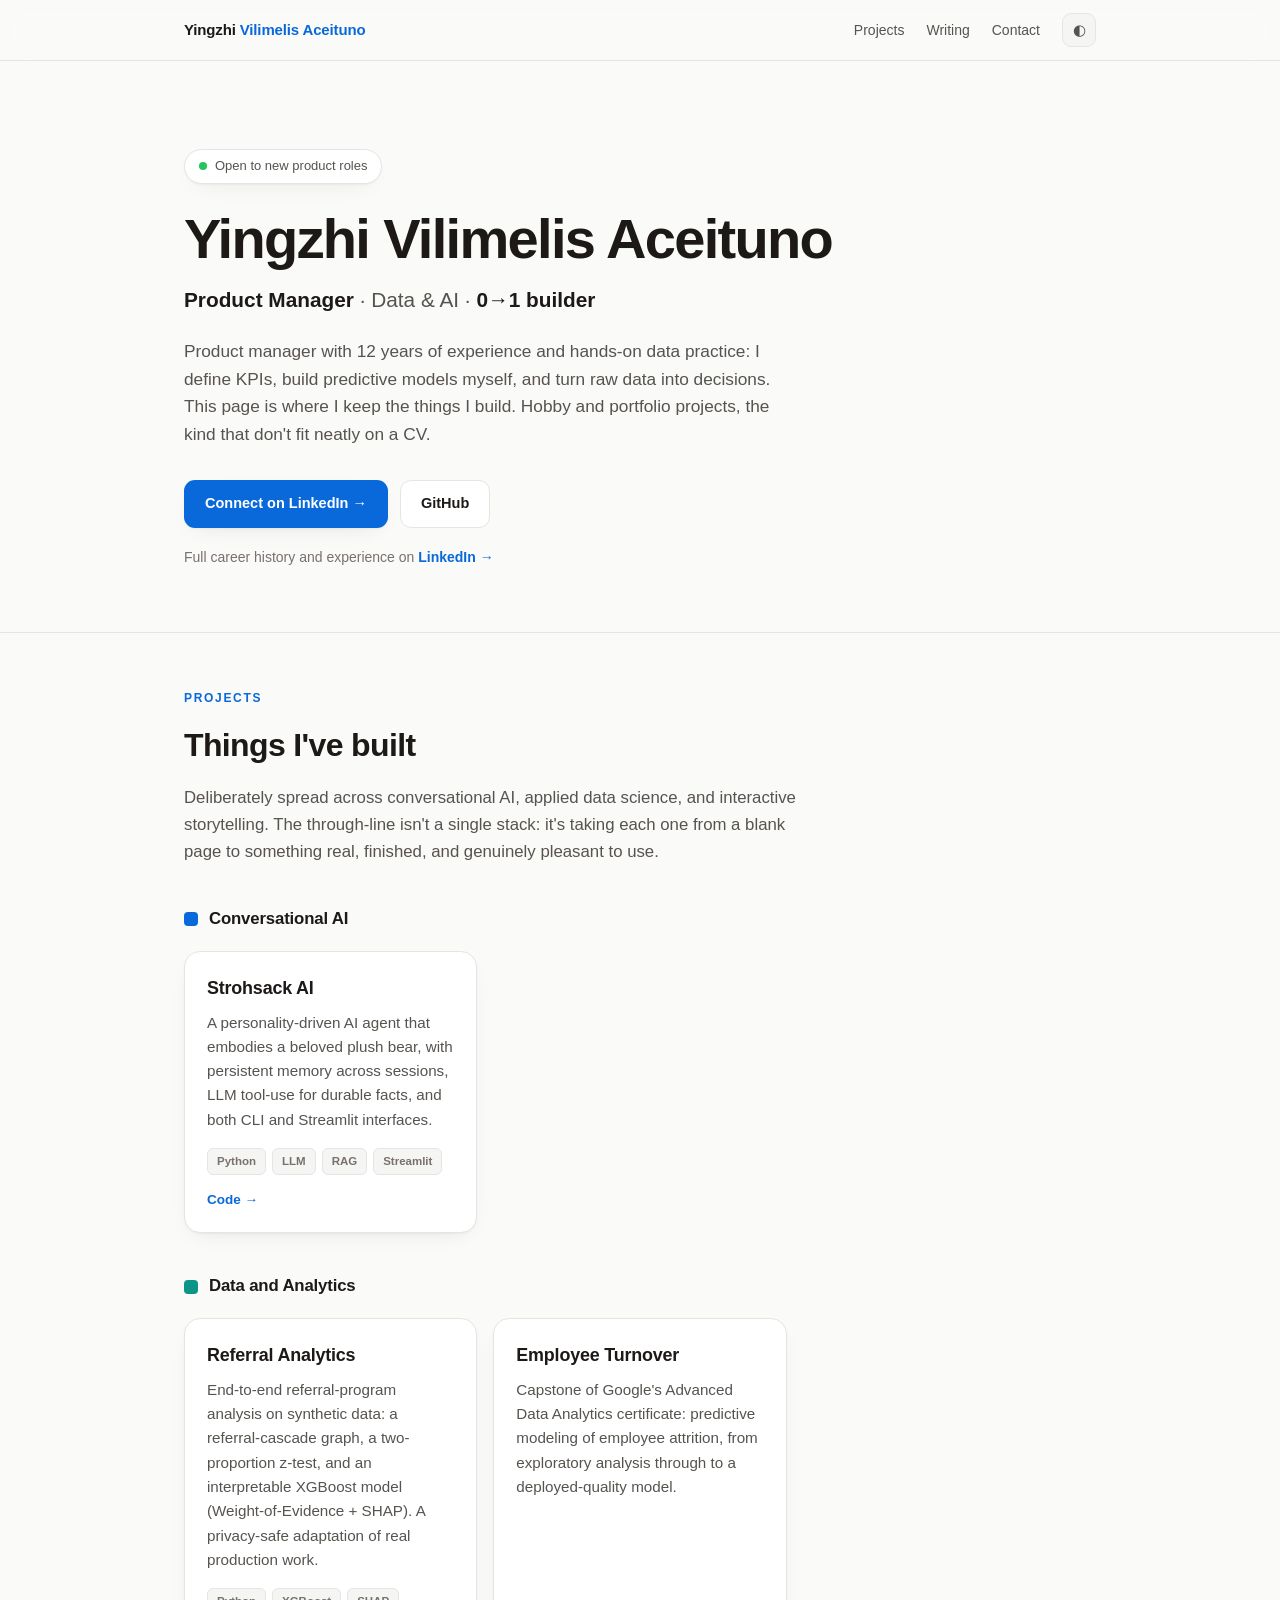
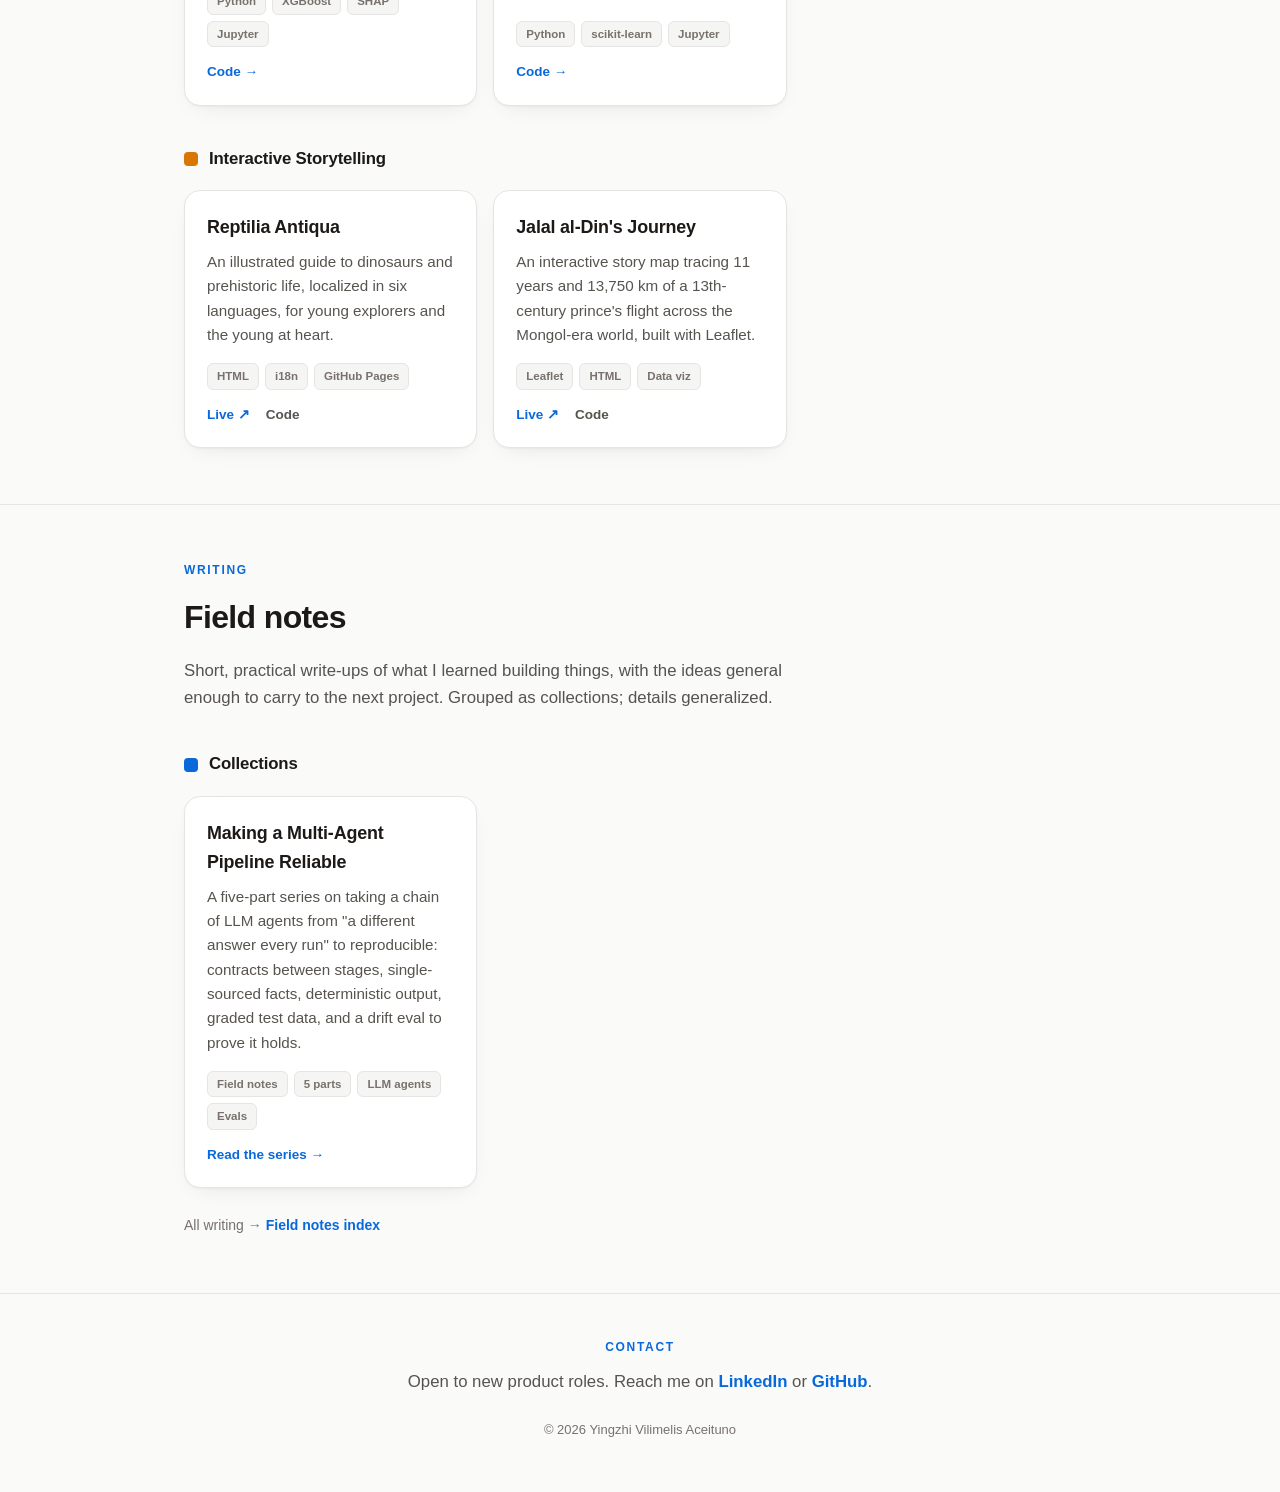
==== commit 129ed84c: "Refine language and clarity in field notes and related sections" ====
--- a/index.html
+++ b/index.html
@@ -125,7 +125,7 @@
   <div class="wrap">
     <div class="eyebrow">Writing</div>
     <h2>Field notes</h2>
-    <p class="section-lede">Short, practical write-ups of what I learned building things — the ideas general enough to carry to the next project. Grouped as collections; details generalized.</p>
+    <p class="section-lede">Short, practical write-ups of what I learned building things, with the ideas general enough to carry to the next project. Grouped as collections; details generalized.</p>
 
     <div class="group">
       <div class="group-head">
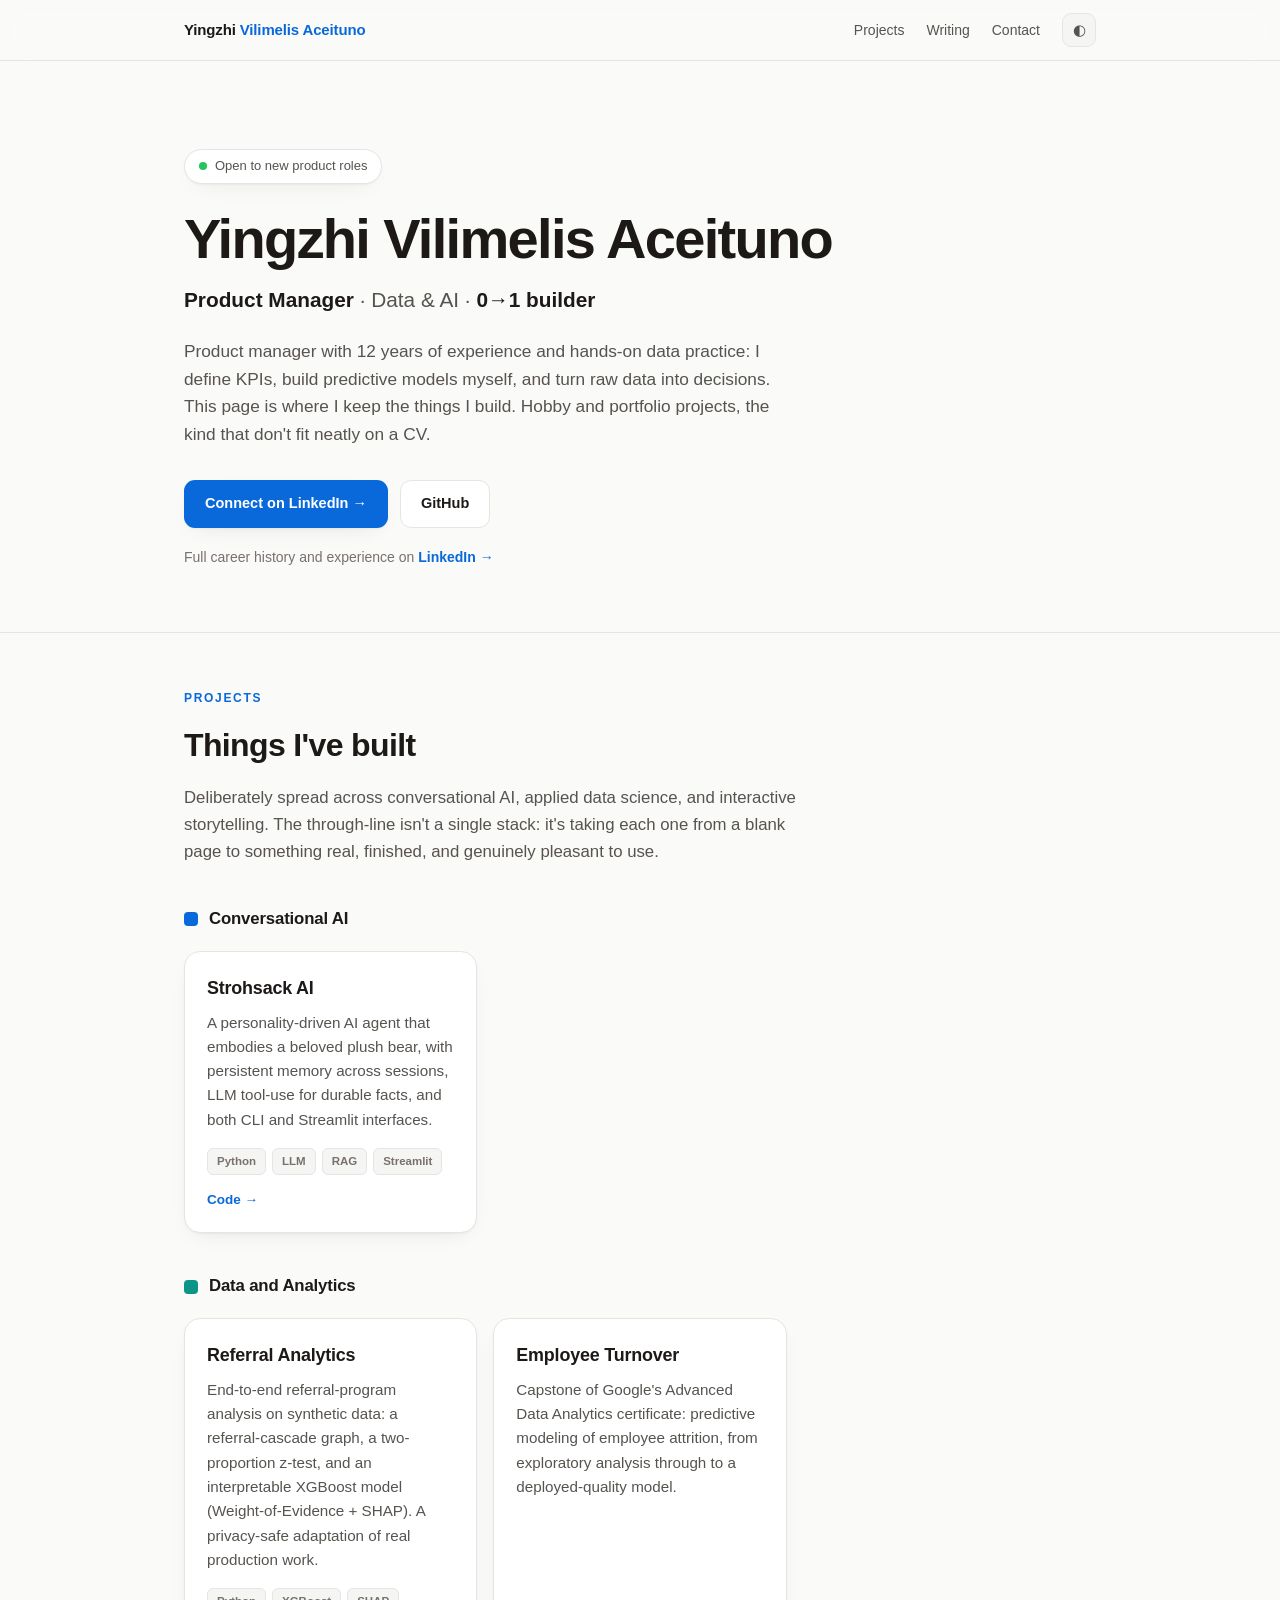
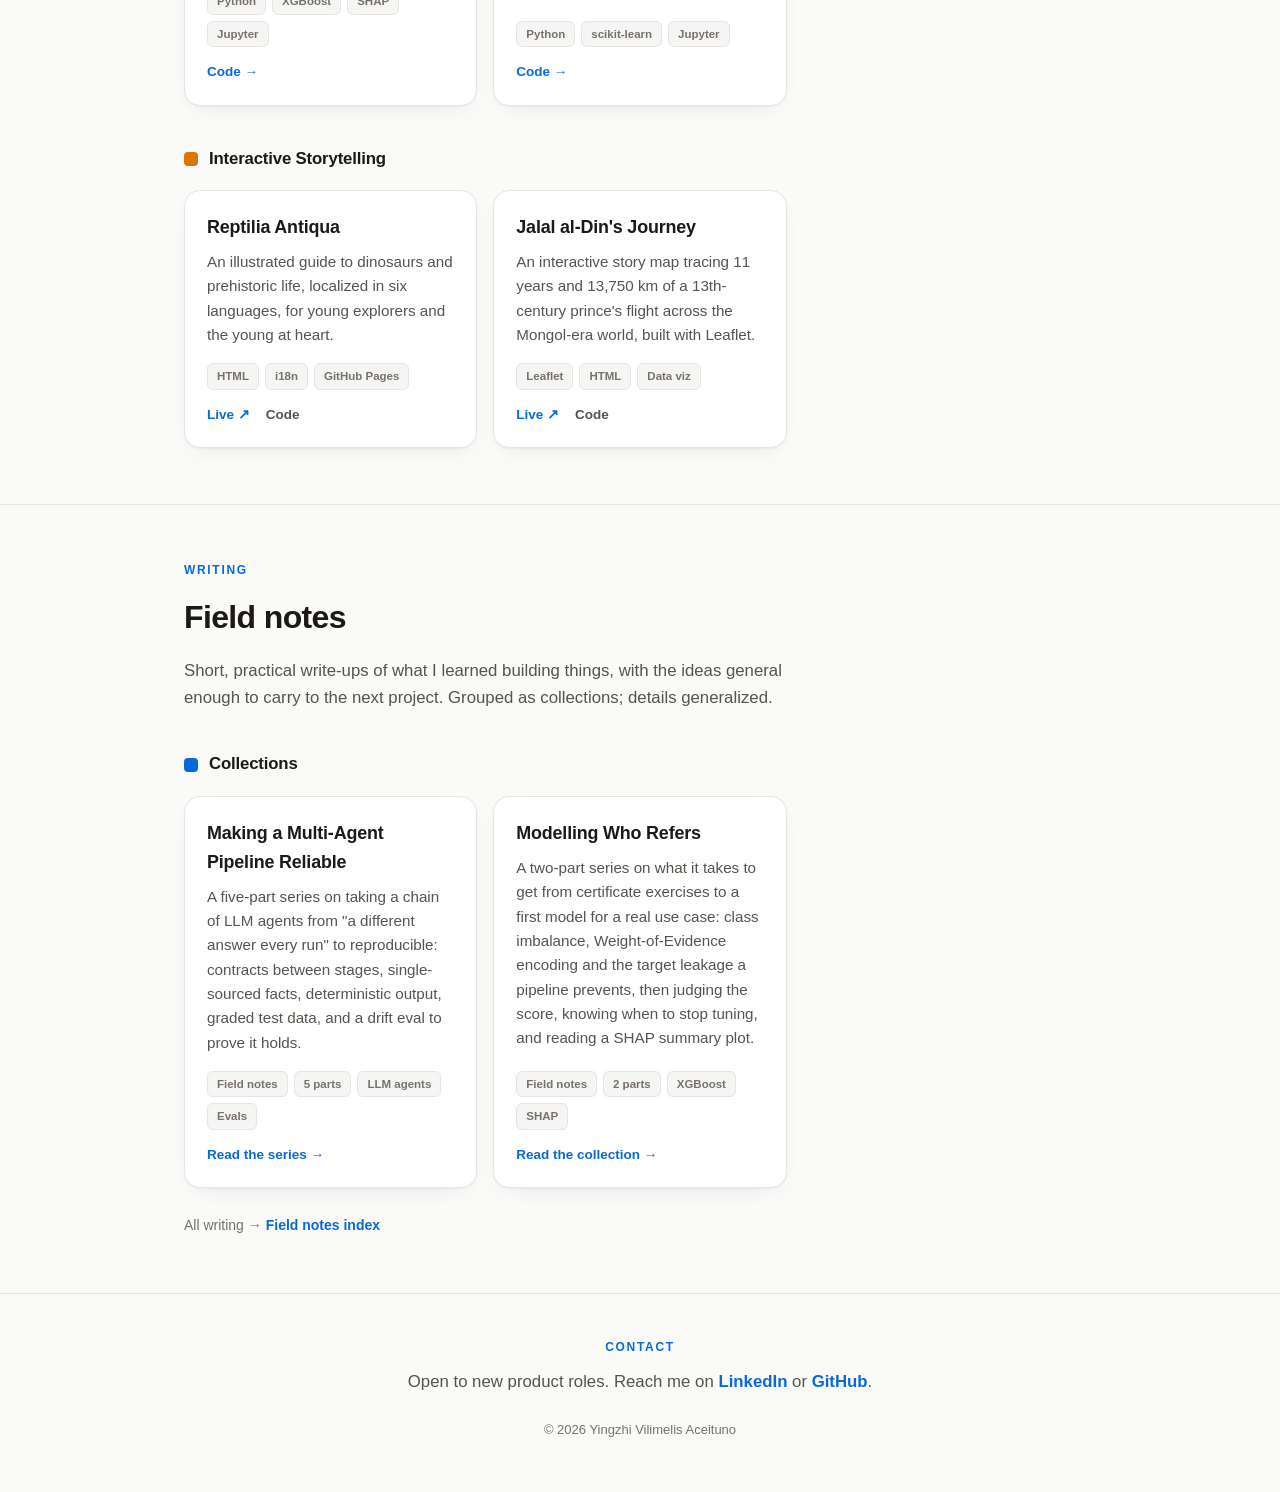
==== commit 2e7c9e34: "Add SHAP summary visualization for referral analytics tuning" ====
--- a/index.html
+++ b/index.html
@@ -139,6 +139,12 @@
           <div class="tags"><span class="tag">Field notes</span><span class="tag">5 parts</span><span class="tag">LLM agents</span><span class="tag">Evals</span></div>
           <div class="links"><a href="notes/reliable-agents/">Read the series →</a></div>
         </div>
+        <div class="card">
+          <h3>Modelling Who Refers</h3>
+          <p>A two-part series on what it takes to get from certificate exercises to a first model for a real use case: class imbalance, Weight-of-Evidence encoding and the target leakage a pipeline prevents, then judging the score, knowing when to stop tuning, and reading a SHAP summary plot.</p>
+          <div class="tags"><span class="tag">Field notes</span><span class="tag">2 parts</span><span class="tag">XGBoost</span><span class="tag">SHAP</span></div>
+          <div class="links"><a href="notes/referral-analytics/">Read the collection →</a></div>
+        </div>
       </div>
     </div>
 
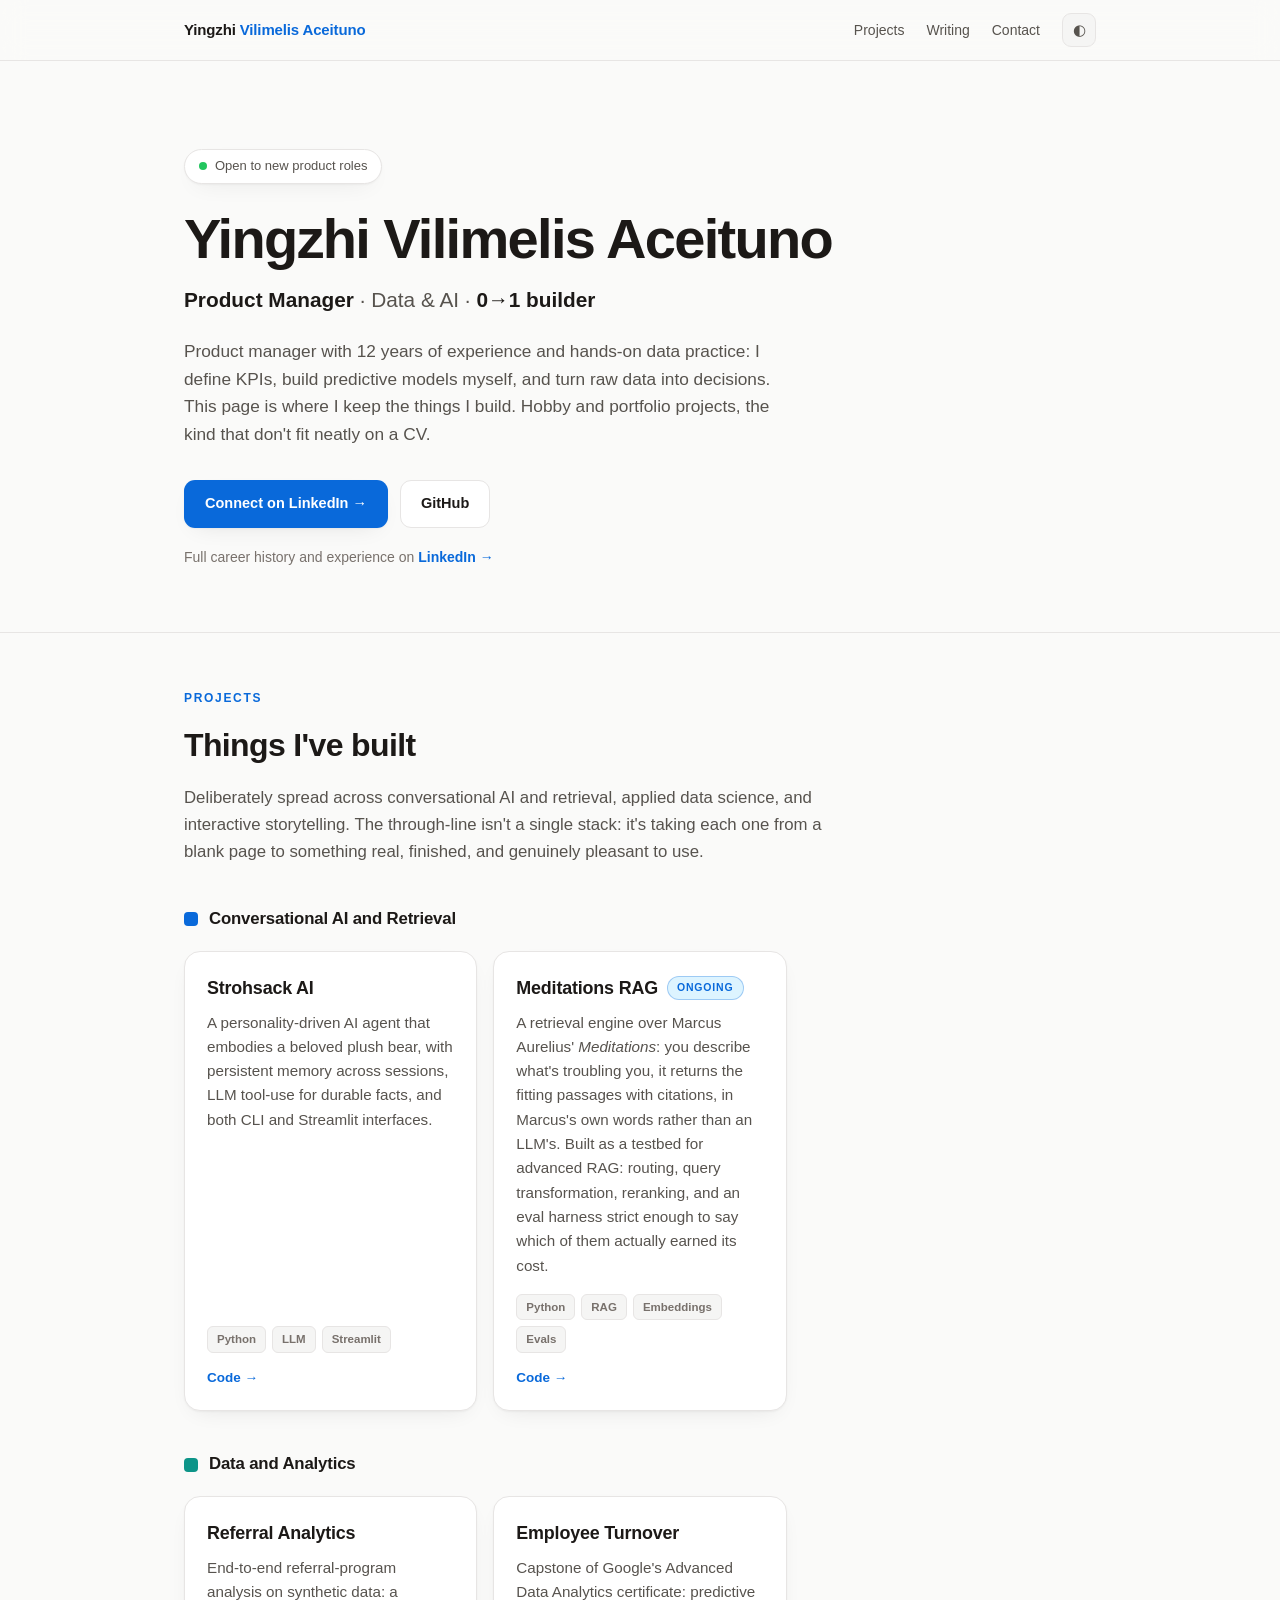
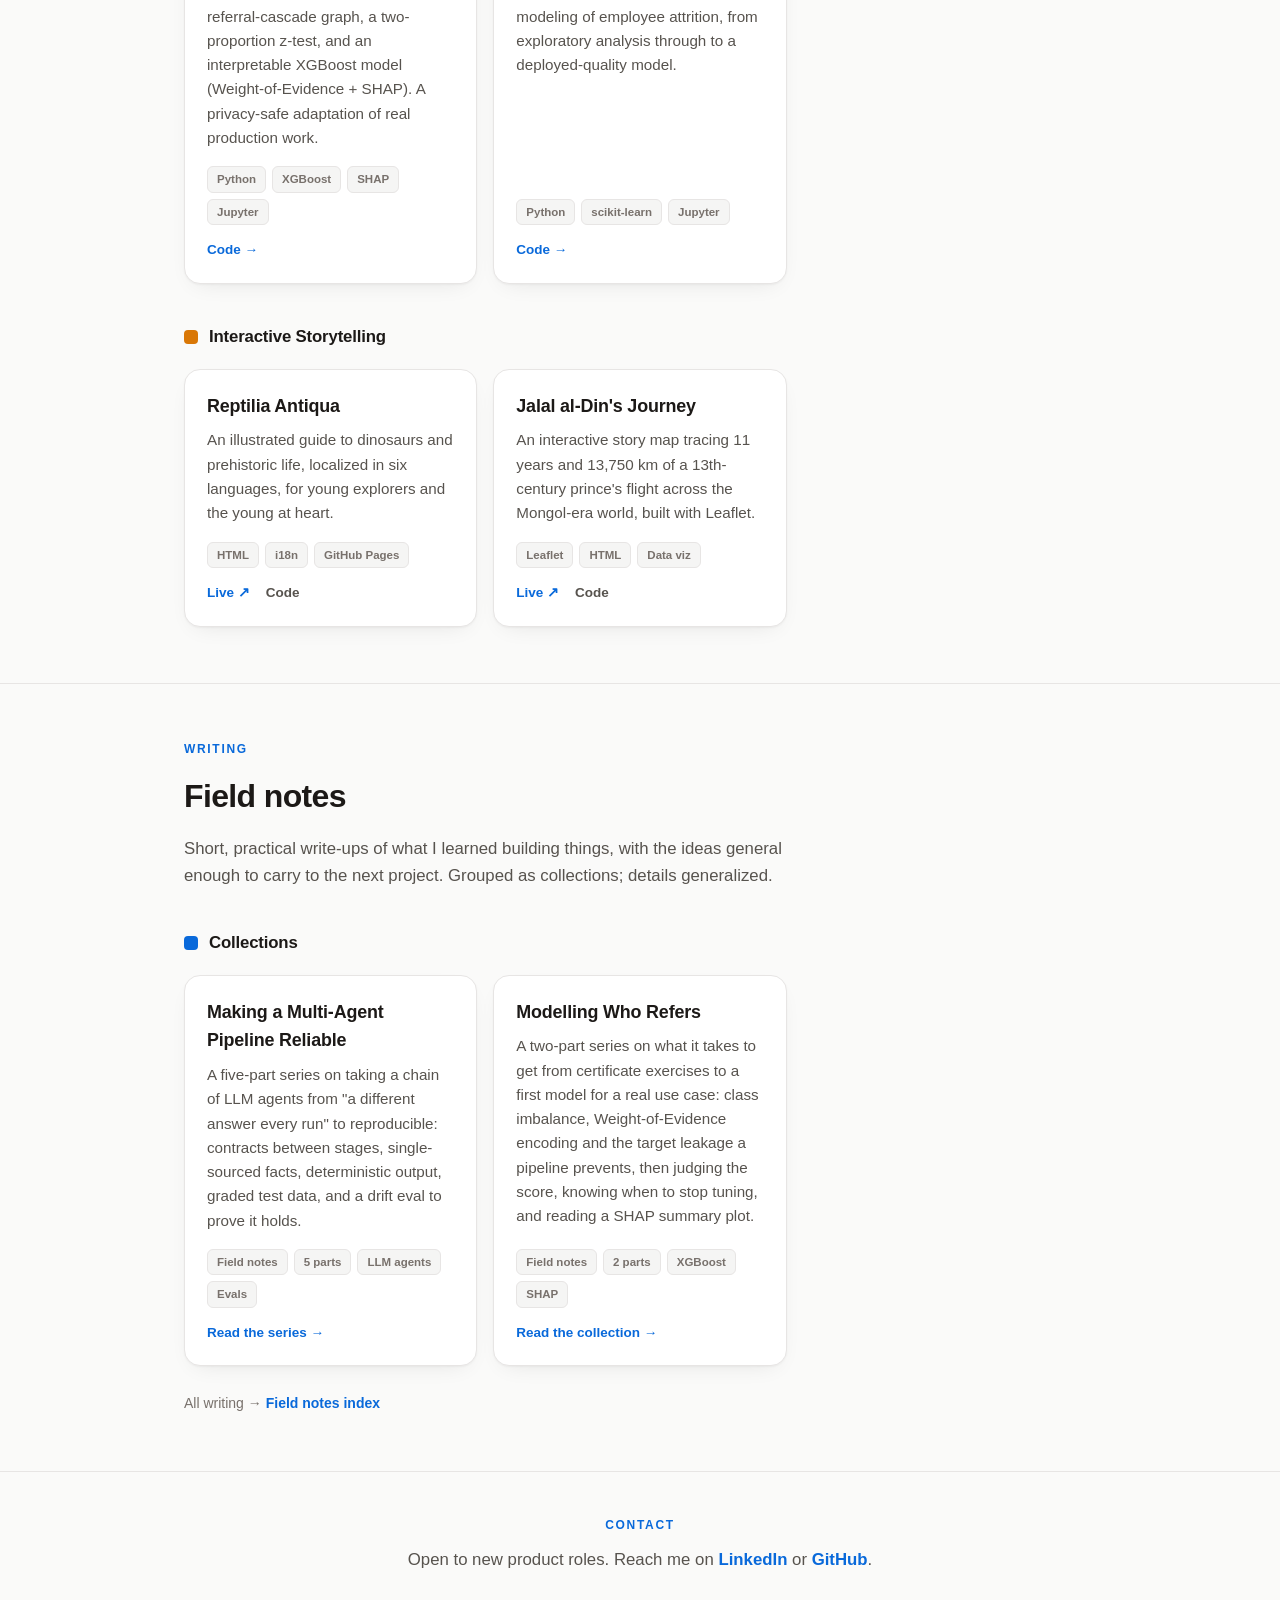
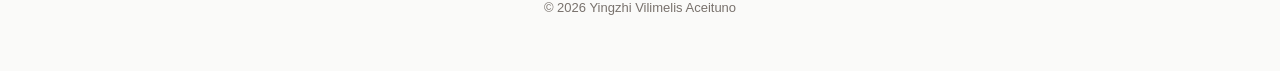
==== commit b82b54f5: "Enhance project descriptions and add WIP tag for Meditations RAG" ====
--- a/index.html
+++ b/index.html
@@ -4,11 +4,11 @@
 <meta charset="UTF-8">
 <meta name="viewport" content="width=device-width, initial-scale=1.0">
 <title>Yingzhi Vilimelis Aceituno · Product Manager</title>
-<meta name="description" content="Data and AI product manager. A showcase of hands-on GitHub projects across conversational AI, applied data science, and interactive storytelling.">
+<meta name="description" content="Data and AI product manager. Hands-on GitHub projects across conversational AI and retrieval, applied data science, and interactive storytelling.">
 <meta name="author" content="Yingzhi Vilimelis Aceituno">
 <meta property="og:type" content="website">
 <meta property="og:title" content="Yingzhi Vilimelis Aceituno · Product Manager">
-<meta property="og:description" content="Data and AI product manager. Hands-on projects across conversational AI, applied data science, and interactive storytelling.">
+<meta property="og:description" content="Data and AI product manager. Hands-on projects across conversational AI and retrieval, applied data science, and interactive storytelling.">
 <meta property="og:url" content="https://yingzhiva.github.io/">
 <meta property="og:image" content="https://yingzhiva.github.io/og-image.png">
 <meta property="og:image:secure_url" content="https://yingzhiva.github.io/og-image.png">
@@ -54,19 +54,25 @@
   <div class="wrap">
     <div class="eyebrow">Projects</div>
     <h2>Things I've built</h2>
-    <p class="section-lede">Deliberately spread across conversational AI, applied data science, and interactive storytelling. The through-line isn't a single stack: it's taking each one from a blank page to something real, finished, and genuinely pleasant to use.</p>
+    <p class="section-lede">Deliberately spread across conversational AI and retrieval, applied data science, and interactive storytelling. The through-line isn't a single stack: it's taking each one from a blank page to something real, finished, and genuinely pleasant to use.</p>
 
     <div class="group g-ai">
       <div class="group-head">
         <span class="group-mark"></span>
-        <div class="group-title">Conversational AI</div>
+        <div class="group-title">Conversational AI and Retrieval</div>
       </div>
       <div class="cards">
         <div class="card">
           <h3>Strohsack AI</h3>
           <p>A personality-driven AI agent that embodies a beloved plush bear, with persistent memory across sessions, LLM tool-use for durable facts, and both CLI and Streamlit interfaces.</p>
-          <div class="tags"><span class="tag">Python</span><span class="tag">LLM</span><span class="tag">RAG</span><span class="tag">Streamlit</span></div>
+          <div class="tags"><span class="tag">Python</span><span class="tag">LLM</span><span class="tag">Streamlit</span></div>
           <div class="links"><a href="https://github.com/YingzhiVA/strohsack-ai-public" target="_blank" rel="noopener">Code →</a></div>
+        </div>
+        <div class="card">
+          <h3>Meditations RAG <span class="wip">Ongoing</span></h3>
+          <p>A retrieval engine over Marcus Aurelius' <i>Meditations</i>: you describe what's troubling you, it returns the fitting passages with citations, in Marcus's own words rather than an LLM's. Built as a testbed for advanced RAG: routing, query transformation, reranking, and an eval harness strict enough to say which of them actually earned its cost.</p>
+          <div class="tags"><span class="tag">Python</span><span class="tag">RAG</span><span class="tag">Embeddings</span><span class="tag">Evals</span></div>
+          <div class="links"><a href="https://github.com/YingzhiVA/meditations-rag" target="_blank" rel="noopener">Code →</a></div>
         </div>
       </div>
     </div>
--- a/assets/site.css
+++ b/assets/site.css
@@ -121,7 +121,12 @@
     padding:22px;box-shadow:var(--shadow);transition:transform .18s,box-shadow .22s,border-color .2s;
     display:flex;flex-direction:column}
   .card:hover{transform:translateY(-4px);box-shadow:var(--shadow-hover);border-color:var(--border-strong)}
-  .card h3{font-size:1.12rem;letter-spacing:-.01em;font-weight:600;margin-bottom:8px}
+  .card h3{font-size:1.12rem;letter-spacing:-.01em;font-weight:600;margin-bottom:8px;
+    display:flex;align-items:center;flex-wrap:wrap;gap:9px}
+  .wip{font-size:10.5px;font-weight:700;letter-spacing:.08em;text-transform:uppercase;
+    color:var(--accent);background:var(--accent-soft);
+    border:1px solid color-mix(in srgb,var(--accent) 30%,transparent);
+    padding:2px 9px;border-radius:999px;white-space:nowrap;line-height:1.7}
   .card p{color:var(--muted);font-size:.95rem;flex:1}
   .tags{display:flex;flex-wrap:wrap;gap:6px;margin:16px 0 14px}
   .tag{font-size:11.5px;font-weight:600;color:var(--faint);background:var(--surface-2);
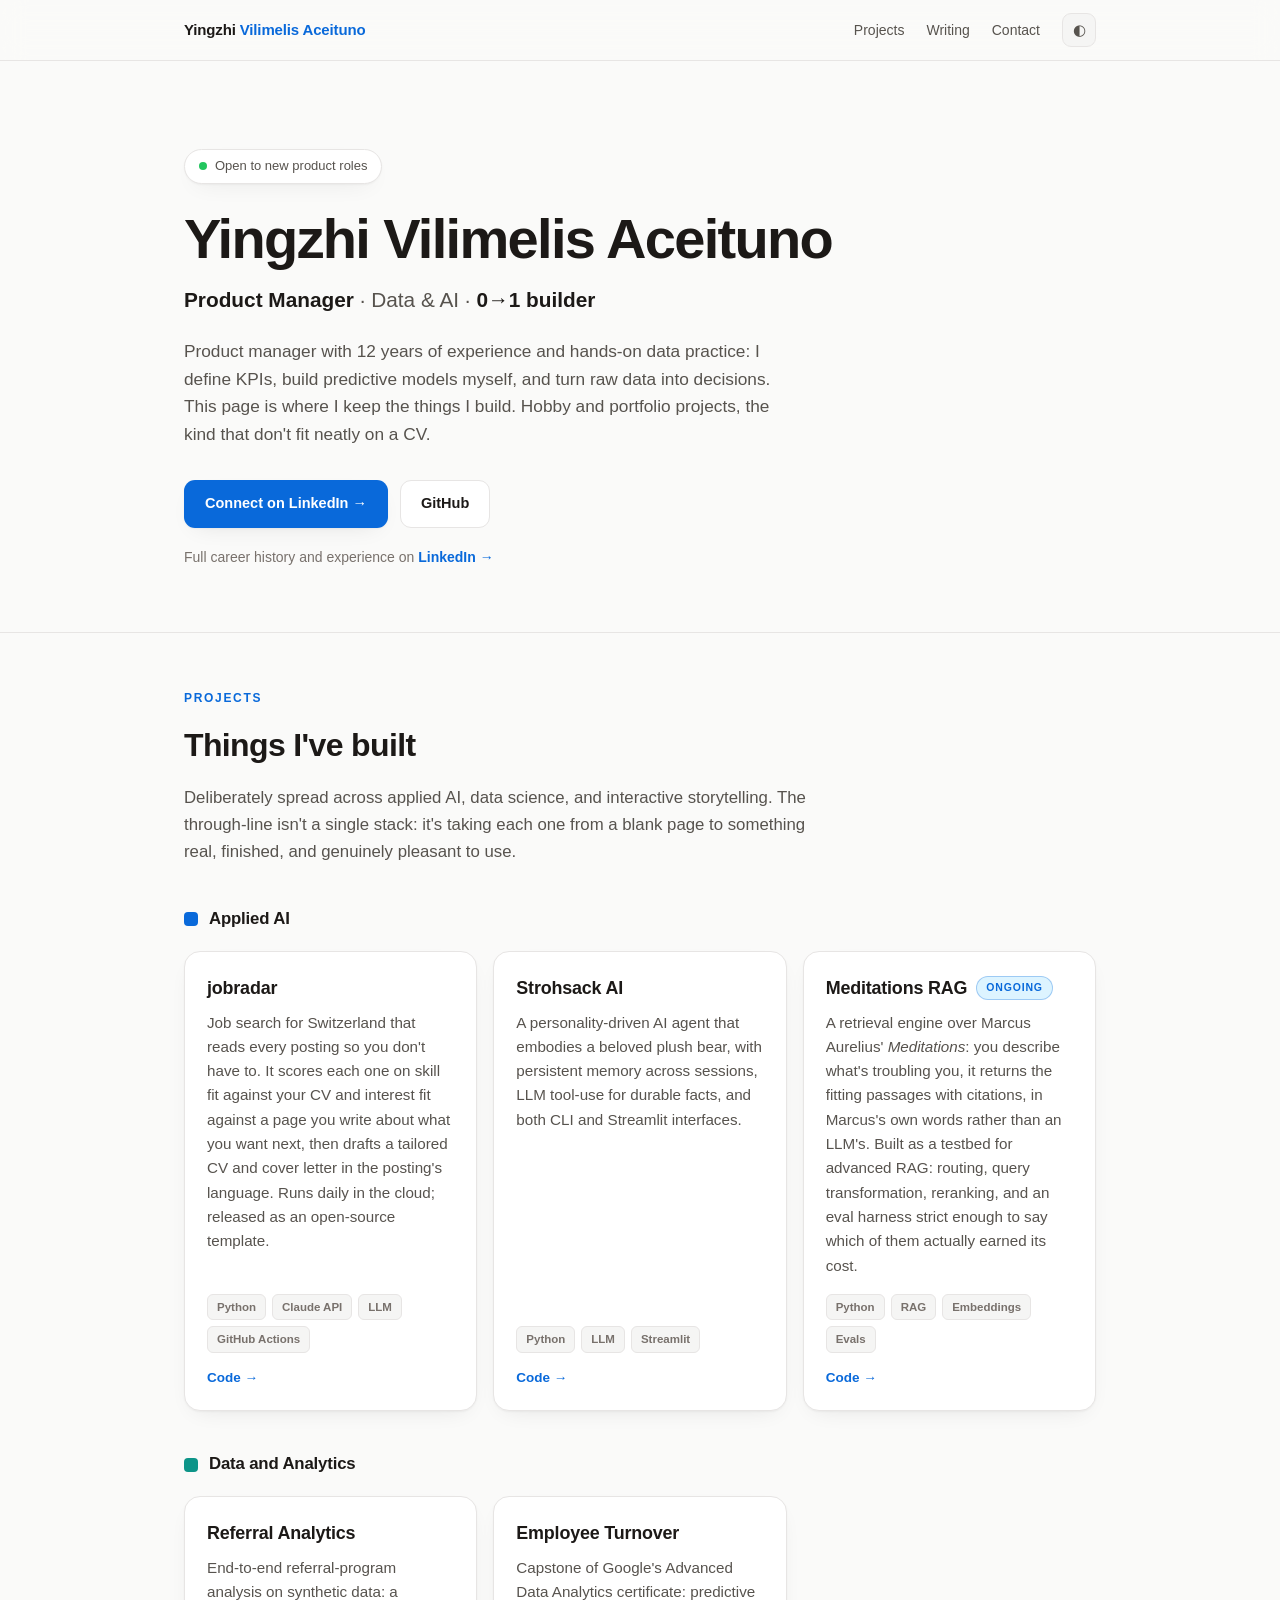
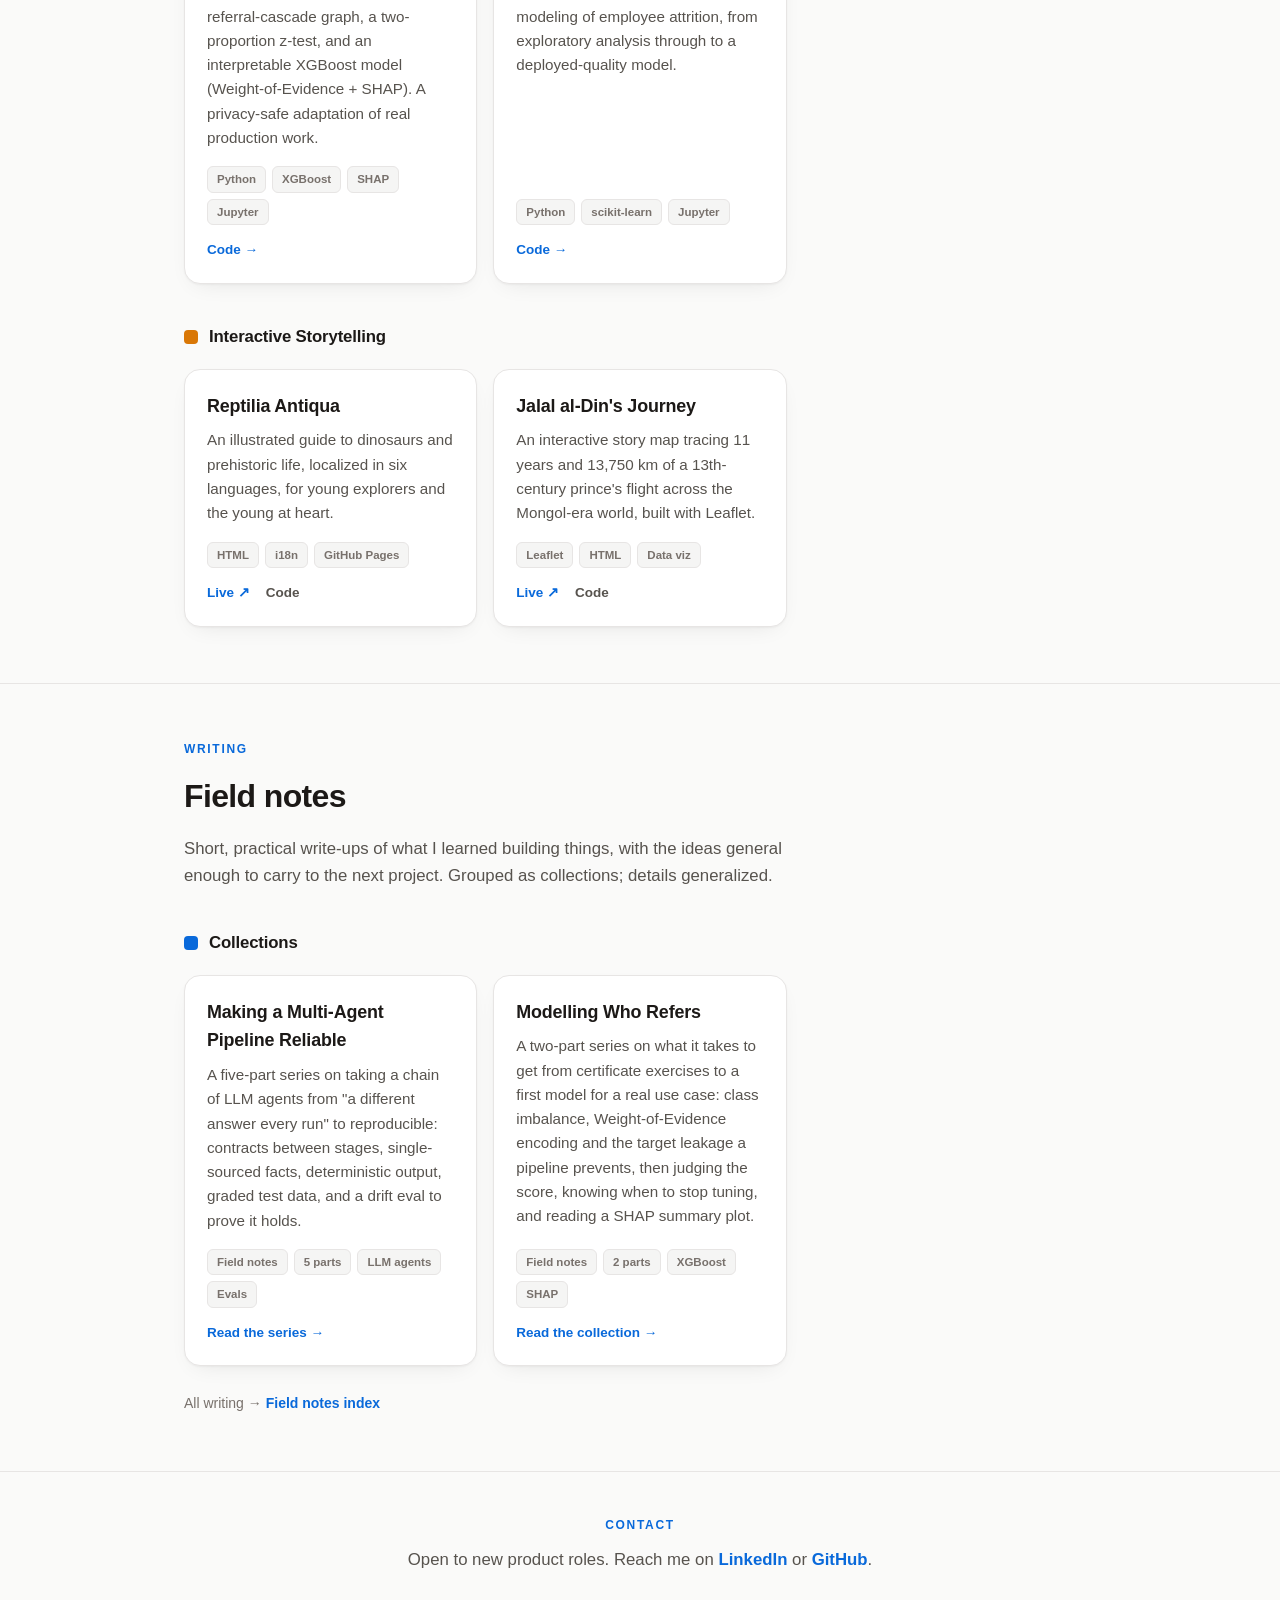
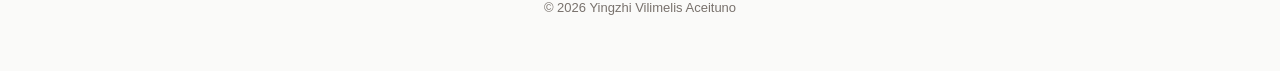
==== commit a452d913: "Update project descriptions and enhance content for clarity and relevance" ====
--- a/index.html
+++ b/index.html
@@ -4,11 +4,11 @@
 <meta charset="UTF-8">
 <meta name="viewport" content="width=device-width, initial-scale=1.0">
 <title>Yingzhi Vilimelis Aceituno · Product Manager</title>
-<meta name="description" content="Data and AI product manager. Hands-on GitHub projects across conversational AI and retrieval, applied data science, and interactive storytelling.">
+<meta name="description" content="Data and AI product manager. Hands-on GitHub projects across applied AI, data science, and interactive storytelling.">
 <meta name="author" content="Yingzhi Vilimelis Aceituno">
 <meta property="og:type" content="website">
 <meta property="og:title" content="Yingzhi Vilimelis Aceituno · Product Manager">
-<meta property="og:description" content="Data and AI product manager. Hands-on projects across conversational AI and retrieval, applied data science, and interactive storytelling.">
+<meta property="og:description" content="Data and AI product manager. Hands-on projects across applied AI, data science, and interactive storytelling.">
 <meta property="og:url" content="https://yingzhiva.github.io/">
 <meta property="og:image" content="https://yingzhiva.github.io/og-image.png">
 <meta property="og:image:secure_url" content="https://yingzhiva.github.io/og-image.png">
@@ -54,14 +54,20 @@
   <div class="wrap">
     <div class="eyebrow">Projects</div>
     <h2>Things I've built</h2>
-    <p class="section-lede">Deliberately spread across conversational AI and retrieval, applied data science, and interactive storytelling. The through-line isn't a single stack: it's taking each one from a blank page to something real, finished, and genuinely pleasant to use.</p>
+    <p class="section-lede">Deliberately spread across applied AI, data science, and interactive storytelling. The through-line isn't a single stack: it's taking each one from a blank page to something real, finished, and genuinely pleasant to use.</p>
 
     <div class="group g-ai">
       <div class="group-head">
         <span class="group-mark"></span>
-        <div class="group-title">Conversational AI and Retrieval</div>
+        <div class="group-title">Applied AI</div>
       </div>
       <div class="cards">
+        <div class="card">
+          <h3>jobradar</h3>
+          <p>Job search for Switzerland that reads every posting so you don't have to. It scores each one on skill fit against your CV and interest fit against a page you write about what you want next, then drafts a tailored CV and cover letter in the posting's language. Runs daily in the cloud; released as an open-source template.</p>
+          <div class="tags"><span class="tag">Python</span><span class="tag">Claude API</span><span class="tag">LLM</span><span class="tag">GitHub Actions</span></div>
+          <div class="links"><a href="https://github.com/YingzhiVA/jobradar" target="_blank" rel="noopener">Code →</a></div>
+        </div>
         <div class="card">
           <h3>Strohsack AI</h3>
           <p>A personality-driven AI agent that embodies a beloved plush bear, with persistent memory across sessions, LLM tool-use for durable facts, and both CLI and Streamlit interfaces.</p>
